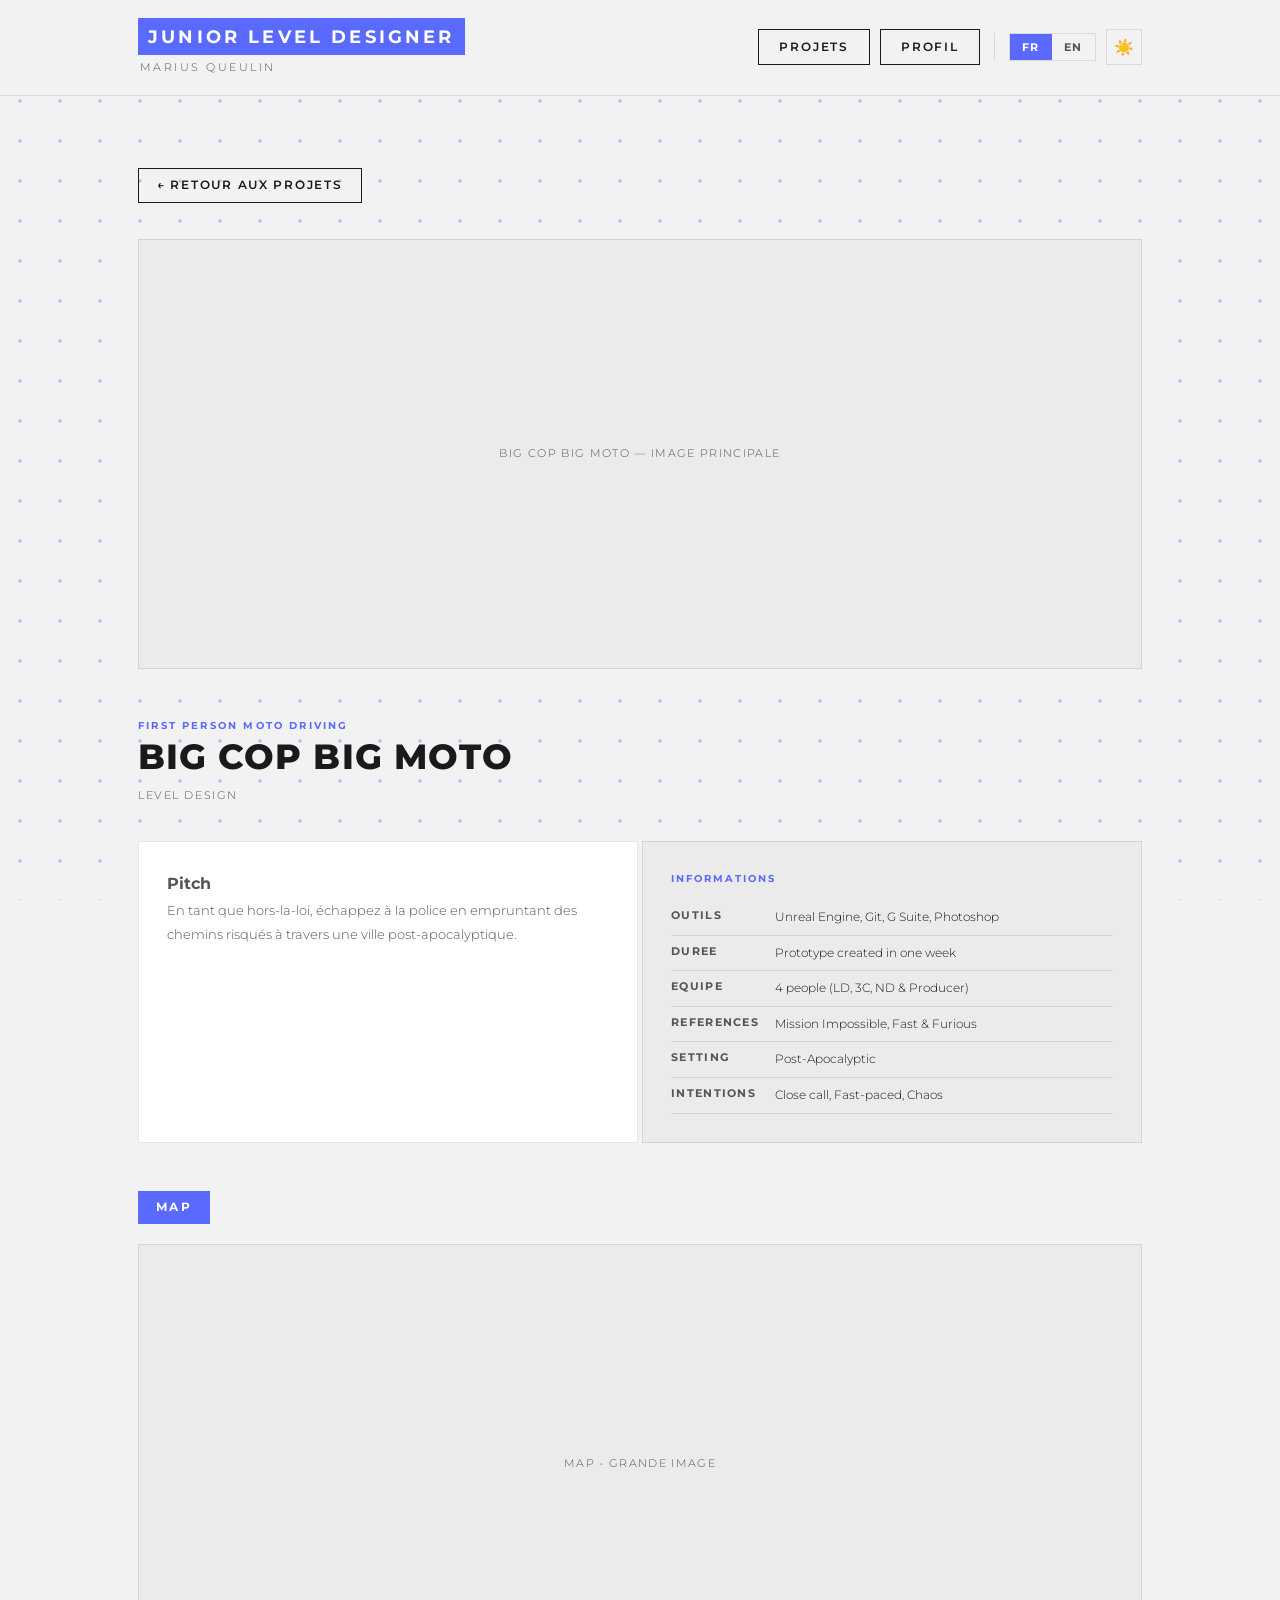
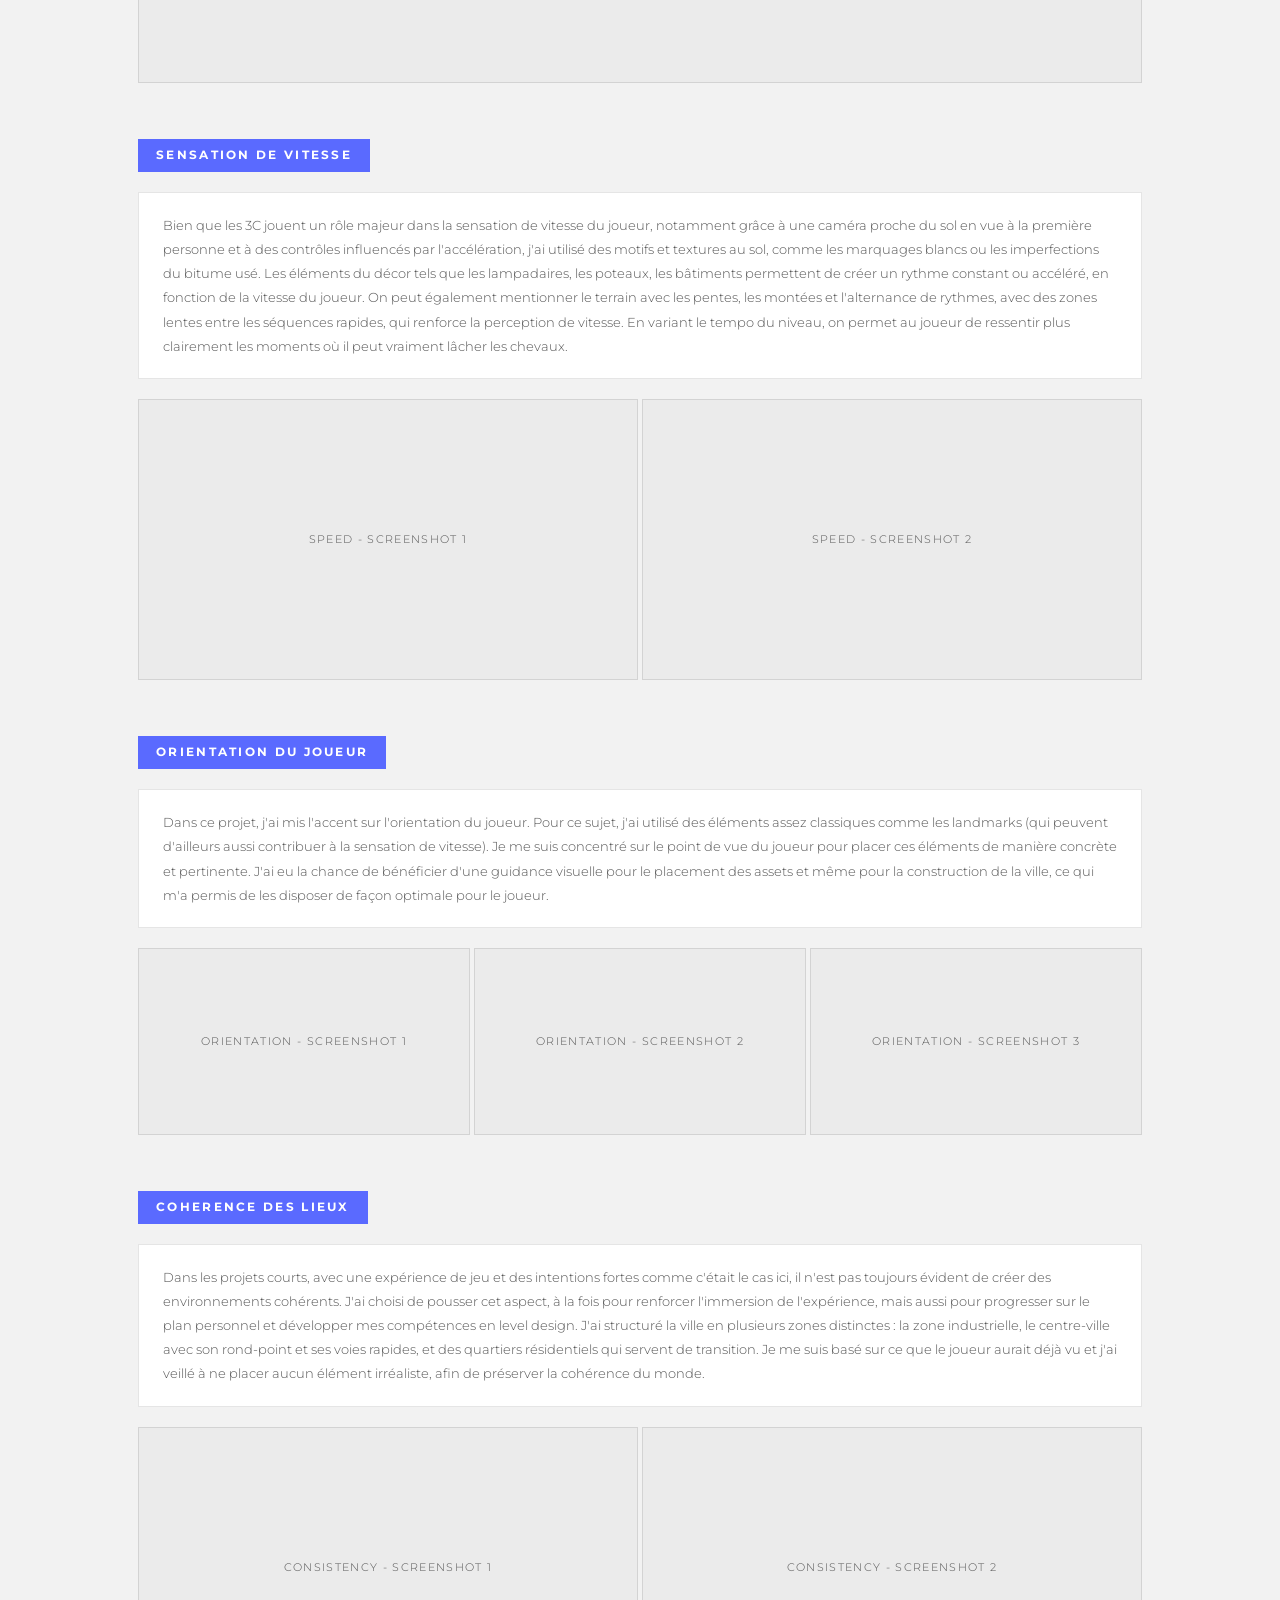
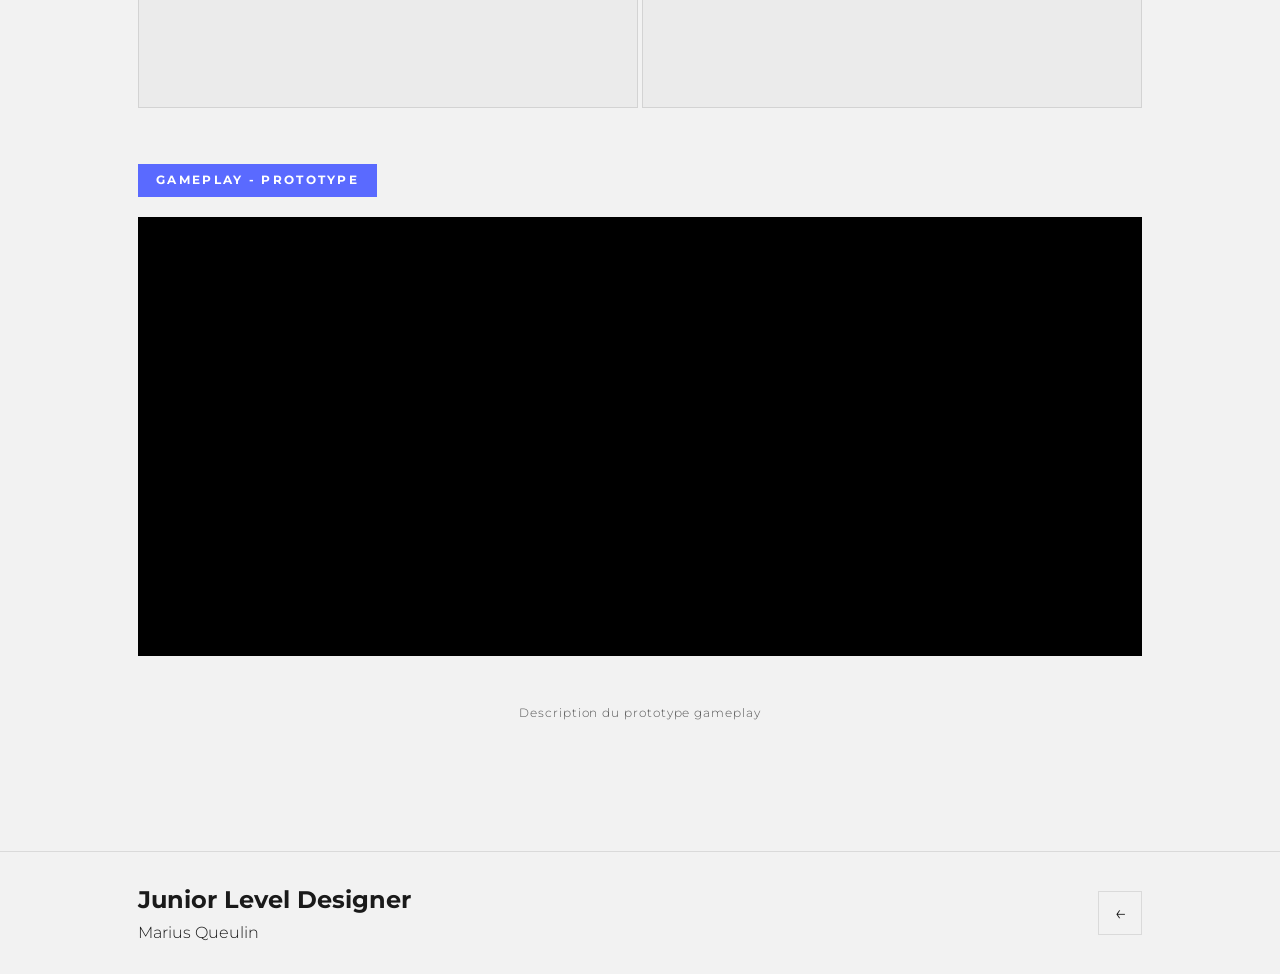
==== big-cop-big-moto.html @ 756f6eb1 "avec sous pages" ====
<!DOCTYPE html>
<html lang="fr" data-theme="dark" data-lang="fr">
<head>
    <meta charset="UTF-8" />
    <meta name="viewport" content="width=device-width, initial-scale=1.0" />
    <title>Big Cop Big Moto - Marius Queulin</title>
    <link rel="preconnect" href="https://fonts.googleapis.com" />
    <link rel="preconnect" href="https://fonts.gstatic.com" crossorigin />
    <link href="https://fonts.googleapis.com/css2?family=Montserrat:ital,wght@0,300;0,400;0,600;0,700;0,800;1,300&display=swap" rel="stylesheet" />
    <link rel="stylesheet" href="css/shared.css" />
    <link rel="stylesheet" href="css/project.css" />
</head>
<body>

<header>
        <div class="header-inner">
            <div class="header-brand">
                <h1>Junior Level Designer</h1>
                <p>Marius Queulin</p>
            </div>
            <nav>
                <a href="index.html#wrap-projets" class="nav-link">
                    <span class="t-fr">Projets</span>
                    <span class="t-en">Projects</span>
                </a>
                <a href="index.html#wrap-profil" class="nav-link">
                    <span class="t-fr">Profil</span>
                    <span class="t-en">Profile</span>
                </a>
                <div class="nav-sep"></div>
                <div class="lang-toggle" role="group" aria-label="Langue / Language">
                    <button id="btn-fr" class="active" aria-pressed="true">FR</button>
                    <button id="btn-en" aria-pressed="false">EN</button>
                </div>
                <button class="theme-toggle" id="themeBtn" aria-label="Changer le thème">
                    <span class="icon-moon">🌙</span>
                    <span class="icon-sun">☀️</span>
                </button>
            </nav>
        </div>
    </header>

    <div class="section-wrap bg-base">
        <div class="section-inner">

            <a href="index.html#wrap-projets" class="proj-back">
                <span class="t-fr">← Retour aux projets</span>
                <span class="t-en">← Back to projects</span>
            </a>

            <div class="proj-img-placeholder ratio-hero">Big Cop Big Moto — Image principale</div>

            <div class="proj-genre">First Person Moto Driving</div>
            <h1 class="proj-title">Big Cop Big Moto</h1>
            <div class="proj-roles">Level Design</div>

            <div class="proj-overview">
                <div class="proj-pitch">
                    <h3 class="proj-info-block__label t-fr">Pitch</h3>
                    <h3 class="proj-info-block__label t-en">Pitch</h3>
                    <p class="t-fr">En tant que hors-la-loi, échappez à la police en empruntant des chemins risqués à travers une ville post-apocalyptique.</p>
                    <p class="t-en">As an outlaw, evade the police by taking risky routes through a post-apocalyptic city.</p>
                </div>
                <div class="proj-info-block">
                    <h3 class="t-fr">Informations</h3>
                    <h3 class="t-en">Details</h3>
                    <dl>
                        <dt class="t-fr">Outils</dt><dt class="t-en">Tools</dt><dd>Unreal Engine, Git, G Suite, Photoshop</dd>
                        <dt class="t-fr">Duree</dt><dt class="t-en">Duration</dt><dd>Prototype created in one week</dd>
                        <dt class="t-fr">Equipe</dt><dt class="t-en">Team</dt><dd>4 people (LD, 3C, ND & Producer)</dd>
                        <dt class="t-fr">References</dt><dt class="t-en">References</dt><dd>Mission Impossible, Fast & Furious</dd>
                        <dt class="t-fr">Setting</dt><dt class="t-en">Setting</dt><dd>Post-Apocalyptic</dd>
                        <dt class="t-fr">Intentions</dt><dt class="t-en">Intentions</dt><dd>Close call, Fast-paced, Chaos</dd>
                    </dl>
                </div>
            </div>

            <div class="proj-section">
                <span class="proj-section-title t-fr">Map</span>
                <span class="proj-section-title t-en">Map</span>
                <div class="proj-img-placeholder ratio-wide">Map - Grande image</div>
            </div>
            <div class="proj-section">
                <span class="proj-section-title t-fr">Sensation de vitesse</span>
                <span class="proj-section-title t-en">Sensation of Speed</span>
                <div class="proj-text">
                    <p class="t-fr">
                        Bien que les 3C jouent un rôle majeur dans la sensation de vitesse du joueur, notamment grâce à une caméra proche du sol en vue à la première personne et à des contrôles influencés par l'accélération, j'ai utilisé des motifs et textures au sol, comme les marquages blancs ou les imperfections du bitume usé. Les éléments du décor tels que les lampadaires, les poteaux, les bâtiments permettent de créer un rythme constant ou accéléré, en fonction de la vitesse du joueur.

                        On peut également mentionner le terrain avec les pentes, les montées et l'alternance de rythmes, avec des zones lentes entre les séquences rapides, qui renforce la perception de vitesse. En variant le tempo du niveau, on permet au joueur de ressentir plus clairement les moments où il peut vraiment lâcher les chevaux.
                    </p>
                    <p class="t-en">
                        Although the 3Cs play a major role in the player's sense of speed — particularly thanks to a low-angle first-person camera and acceleration-influenced controls — level design can also reinforce this impression. I used patterns and textures on the ground, such as white markings or imperfections in worn asphalt. Elements of the scenery such as streetlights, poles, and buildings also contribute. The most important aspect is their rhythm in the landscape: this creates a constant or accelerated flow, depending on the player's speed.

                        We can also mention the terrain with its slopes and inclines and, more generally, the alternating rhythms, with slow areas between fast sequences, which reinforce the perception of speed. By varying the tempo of the level, the player can feel more clearly the moments when he can really "speed up."
                    </p>
                </div>
                <div class="proj-grid-2">
                <div class="proj-img-placeholder ratio-std">Speed - Screenshot 1</div>
                <div class="proj-img-placeholder ratio-std">Speed - Screenshot 2</div>
                </div>
            </div>
            <div class="proj-section">
                <span class="proj-section-title t-fr">Orientation du joueur</span>
                <span class="proj-section-title t-en">Player Orientation</span>
                <div class="proj-text">
                    <p class="t-fr">Dans ce projet, j'ai mis l'accent sur l'orientation du joueur. Pour ce sujet, j'ai utilisé des éléments assez classiques comme les landmarks (qui peuvent d'ailleurs aussi contribuer à la sensation de vitesse). Je me suis concentré sur le point de vue du joueur pour placer ces éléments de manière concrète et pertinente. J'ai eu la chance de bénéficier d'une guidance visuelle pour le placement des assets et même pour la construction de la ville, ce qui m'a permis de les disposer de façon optimale pour le joueur.</p>
                    <p class="t-en">In this project, I focused on player orientation. I used fairly classic elements such as visual references (which can also contribute to the sensation of speed). I focused on the player's point of view to place these elements in a concrete and relevant way. I was fortunate to have complete freedom in placing assets and even in building the city, which allowed me to optimize the space for the player.</p>
                </div>
                <div class="proj-grid-3">
                <div class="proj-img-placeholder ratio-std">Orientation - Screenshot 1</div>
                <div class="proj-img-placeholder ratio-std">Orientation - Screenshot 2</div>
                <div class="proj-img-placeholder ratio-std">Orientation - Screenshot 3</div>
                </div>
            </div>
            <div class="proj-section">
                <span class="proj-section-title t-fr">Coherence des lieux</span>
                <span class="proj-section-title t-en">Consistency of Locations</span>
                <div class="proj-text">
                    <p class="t-fr">Dans les projets courts, avec une expérience de jeu et des intentions fortes comme c'était le cas ici, il n'est pas toujours évident de créer des environnements cohérents. J'ai choisi de pousser cet aspect, à la fois pour renforcer l'immersion de l'expérience, mais aussi pour progresser sur le plan personnel et développer mes compétences en level design.

                        J'ai structuré la ville en plusieurs zones distinctes : la zone industrielle, le centre-ville avec son rond-point et ses voies rapides, et des quartiers résidentiels qui servent de transition. Je me suis basé sur ce que le joueur aurait déjà vu et j'ai veillé à ne placer aucun élément irréaliste, afin de préserver la cohérence du monde.
                    </p>
                    <p class="t-en">In short projects with a strong gaming experience and clear intentions, it is not always easy to create coherent environments. I chose to push this aspect, both to enhance the immersion of the experience and to progress on a personal level and develop my level design skills.

                        I structured the city into several distinct areas: the highway, the dry riverbed, the city center with its roundabout, the heights, the insertion path, and finally the end tunnel. I based my work on what the player would have already seen and made sure not to place any unrealistic elements, in order to preserve the coherence of the world.
                    </p>
                </div>
                <div class="proj-grid-2">
                <div class="proj-img-placeholder ratio-std">Consistency - Screenshot 1</div>
                <div class="proj-img-placeholder ratio-std">Consistency - Screenshot 2</div>
                </div>
            </div>
            <div class="proj-section">
                <span class="proj-section-title t-fr">Gameplay - Prototype</span>
                <span class="proj-section-title t-en">Gameplay - Prototype</span>
                <div class="proj-video-map">
                    <iframe src="https://www.youtube.com/embed/VIDEO_ID?rel=0" allowfullscreen></iframe>
                </div>
                <p class="proj-video-caption t-fr">Description du prototype gameplay</p>
                <p class="proj-video-caption t-en">Gameplay prototype description</p>
            </div>
        </div>
    </div>

<footer>
        <div class="footer-inner">
            <div class="footer-brand">
                <h2>Junior Level Designer</h2>
                <p>Marius Queulin</p>
            </div>
            <a href="index.html#wrap-projets" class="back-top" aria-label="Retour aux projets" title="Retour aux projets">←</a>
        </div>
    </footer>

    <script src="js/shared.js"></script>
</body>
</html>
---- css/shared.css ----
/* ============================================================
   shared.css — Styles communs à toutes les pages
   Variables, reset, header, footer, points, traduction
   ============================================================ */

            /* ╔══════════════════════════════════════════════════════════════╗
           ║  PARAMÈTRES GLOBAUX - MODIFIABLES ICI                      ║
           ╠══════════════════════════════════════════════════════════════╣
           ║  --section-gap : espacement vertical uniforme entre toutes  ║
           ║    les sections. Changez une valeur → tout s'ajuste.        ║
           ╚══════════════════════════════════════════════════════════════╝ */
            :root {
                /* ▼ ESPACEMENT UNIFORME ENTRE SECTIONS (haut + bas de chaque section) ▼ */
                --section-gap: 72px;
                /* ───────────────────────────────────────────────────────────────────── */
            }

            /* ============================================================
           THÈME DARK
           --bg-base : couleur de base (header, projets, footer = impairs)
           --bg-alt  : base + ~10% de blanc (demoreel, profil = pairs)
        ============================================================ */
            :root,
            [data-theme="dark"] {
                --bg-base: #0e0e0e;
                --bg-alt: #252525; /* #0e0e0e + ~10% blanc */
                --surface: #1e1e1e;
                --surface2: #161616;
                --accent: #7b8cff;
                --accent-dim: rgba(123,140,255,0.18);
                --text: #e8e8e8;
                --muted: #888;
                --border: rgba(255,255,255,0.08);
                --grid-color: rgba(123,140,255,0.04);
            }

            /* ============================================================
           THÈME LIGHT
           --bg-base : couleur de base claire
           --bg-alt  : base - ~10% de blanc = légèrement plus sombre
        ============================================================ */
            [data-theme="light"] {
                --bg-base: #f2f2f2;
                --bg-alt: #d8d8d8; /* #f2f2f2 - ~10% blanc */
                --surface: #ffffff;
                --surface2: #ebebeb;
                --accent: #5a6aff;
                --accent-dim: rgba(90,106,255,0.12);
                --text: #1a1a1a;
                --muted: #555;
                --border: rgba(0,0,0,0.10);
                --grid-color: rgba(90,106,255,0.05);
            }

            /* ============================================================
           RESET & BASE
        ============================================================ */
            *, *::before, *::after {
                box-sizing: border-box;
                margin: 0;
                padding: 0;
            }

            html {
                scroll-behavior: smooth;
                scroll-padding-top: 70px;
            }

            body {
                color: var(--text);
                font-family: 'Montserrat', sans-serif;
                font-weight: 300;
                line-height: 1.65;
                transition: color 0.35s ease;
                background-color: var(--bg-base); /* fallback */
                position: relative;
            }


        

            /* ============================================================
           COULEURS ALTERNÉES DES SECTIONS
           Section impaire (1, 3, 5…) → bg-base
           Section paire   (2, 4)     → bg-alt
           Ordre : header(base) | demoreel(alt) | projets(base) | profil(alt) | footer(base)
        ============================================================ */

            /* Wrapper pleine largeur pour chaque section = permet bg qui déborde */
        .section-wrap {
            z-index: 0;
            position: relative;
            width: 100%;
            transition: background-color 0.35s ease;
            /* Motif crosshair (croix : barre verticale plus haute que l'horizontale)
                   dessiné en SVG inline encodé, répété en petit nuage de points.
*/
            background-image: url("data:image/svg+xml,%3Csvg%20xmlns%3D%27http%3A%2F%2Fwww.w3.org%2F2000%2Fsvg%27%20viewBox%3D%270%200%2040%2040%27%20width%3D%2780%27%20height%3D%2780%27%3E%3Ccircle%20cx%3D%2720%27%20cy%3D%2720%27%20r%3D%271.8%27%20fill%3D%27rgba(123%2C140%2C255%2C0.2)%27%2F%3E%3C%2Fsvg%3E");
            background-size: 40px 40px;
            background-attachment: fixed;
            background-attachment: fixed;
        }

            /* Thème light : crosshair plus sombre */
        [data-theme="light"] .section-wrap {
            background-image: url("data:image/svg+xml,%3Csvg%20xmlns%3D%27http%3A%2F%2Fwww.w3.org%2F2000%2Fsvg%27%20viewBox%3D%270%200%2040%2040%27%20width%3D%2780%27%20height%3D%2780%27%3E%3Ccircle%20cx%3D%2720%27%20cy%3D%2720%27%20r%3D%271.8%27%20fill%3D%27rgba(90%2C106%2C255%2C0.4)%27%2F%3E%3C%2Fsvg%3E");
        }
                /* Sections impaires : couleur de base */
                .section-wrap.bg-base {
                    background-color: var(--bg-base);
                }
                /* Sections paires : couleur alternative (+10% blanc / -10% blanc) */
                .section-wrap.bg-alt {
                    background-color: var(--bg-alt);
                }

            /* Contenu centré dans la largeur max */
        .section-inner {
            z-index: 2;
            position: relative;
            max-width: 1100px;
            margin: 0 auto;
            padding: var(--section-gap) 48px;
        }

            /* ============================================================
           HEADER
        ============================================================ */
            header {
                position: sticky;
                top: 0;
                z-index: 100;
                width: 100%;
                backdrop-filter: blur(12px);
                border-bottom: 1px solid var(--border);
                transition: background-color 0.35s ease, border-color 0.35s ease;
                /* bg-base avec opacité pour le sticky blur */
                background-color: rgba(14,14,14,0.95);
            }

            [data-theme="light"] header {
                background-color: rgba(242,242,242,0.95);
            }
            [data-theme="light"] footer {
                background-color: rgba(242,242,242,0.95);
            }
            

            .header-inner {
                max-width: 1100px;
                margin: 0 auto;
                padding: 18px 48px;
                display: flex;
                align-items: center;
                justify-content: space-between;
            }

            .header-brand h1 {
                font-family: 'Montserrat', sans-serif;
                font-weight: 700;
                font-size: 1.1rem;
                letter-spacing: 0.18em;
                text-transform: uppercase;
                background: var(--accent);
                color: #fff;
                padding: 4px 10px;
                display: inline-block;
            }

            .header-brand p {
                font-family: 'Montserrat', sans-serif;
                font-size: 0.7rem;
                letter-spacing: 0.22em;
                color: var(--muted);
                text-transform: uppercase;
                margin-top: 3px;
                padding-left: 2px;
            }

            nav {
                display: flex;
                gap: 10px;
                align-items: center;
            }

                nav a.nav-link {
                    font-family: 'Montserrat', sans-serif;
                    font-weight: 600;
                    font-size: 0.75rem;
                    letter-spacing: 0.15em;
                    text-transform: uppercase;
                    color: var(--text);
                    text-decoration: none;
                    border: 1px solid var(--text);
                    padding: 7px 20px;
                    transition: background 0.3s, color 0.3s, border-color 0.3s;
                }

                    nav a.nav-link:hover {
                        background: var(--text);
                        color: var(--bg-base);
                    }

            .nav-sep {
                width: 1px;
                height: 28px;
                background: var(--border);
                margin: 0 4px;
            }

            /* FR / EN toggle */
            .lang-toggle {
                display: flex;
                border: 1px solid var(--border);
                overflow: hidden;
            }

                .lang-toggle button {
                    font-family: 'Montserrat', sans-serif;
                    font-weight: 700;
                    font-size: 0.68rem;
                    letter-spacing: 0.14em;
                    text-transform: uppercase;
                    padding: 6px 12px;
                    background: none;
                    border: none;
                    color: var(--muted);
                    cursor: pointer;
                    transition: background 0.25s, color 0.25s;
                }

                    .lang-toggle button.active {
                        background: var(--accent);
                        color: #fff;
                    }

                    .lang-toggle button:not(.active):hover {
                        background: var(--accent-dim);
                        color: var(--text);
                    }

            /* Dark / Light toggle */
            .theme-toggle {
                width: 36px;
                height: 36px;
                border: 1px solid var(--border);
                background: none;
                color: var(--text);
                cursor: pointer;
                display: flex;
                align-items: center;
                justify-content: center;
                font-size: 1rem;
                transition: border-color 0.3s, background 0.3s;
                flex-shrink: 0;
            }

                .theme-toggle:hover {
                    border-color: var(--accent);
                    background: var(--accent-dim);
                }

            .icon-moon {
                display: block;
            }

            .icon-sun {
                display: none;
            }

            [data-theme="light"] .icon-moon {
                display: none;
            }

            [data-theme="light"] .icon-sun {
                display: block;
            }

            /* ============================================================
           TRADUCTION FR / EN
        ============================================================ */
            [data-lang="fr"] .t-en {
                display: none;
            }

            [data-lang="en"] .t-fr {
                display: none;
            }

            /* ============================================================
           TITRES DE SECTION (bandeau accent)
        ============================================================ */
            .section-title {
                display: block;
                font-family: 'Montserrat', sans-serif;
                font-weight: 700;
                font-size: 0.9rem;
                letter-spacing: 0.2em;
                text-transform: uppercase;
                color: #fff;
                background: var(--accent);
                padding: 8px 28px;
                text-align: center;
                margin: 0 auto calc(var(--section-gap) * 0.6);
                width: fit-content;
            }

/* ============================================================
           FOOTER
        ============================================================ */
            footer {
                width: 100%;
                position: relative;
                z-index: 100;
                border-top: 1px solid var(--border);
                background-color: rgba(14,14,14,0.95);
                backdrop-filter: blur(12px);
                -webkit-backdrop-filter: blur(12px);
                transition: background-color 0.35s ease, border-color 0.35s ease;
            }

        .footer-inner {
            z-index: 2;
            max-width: 1100px;
            margin: 0 auto;
            padding: 28px 48px;
            display: flex;
            align-items: center;
            justify-content: space-between;
        }

        /* .footer-brand h2 {
            <h2>Junior Level Designer</h2>
<p>Marius Queulin</p>
                font-family: 'Montserrat', sans-serif;
                font-weight: 700;
                font-size: 0.9rem;
                letter-spacing: 0.2em;
                text-transform: uppercase;
                background: var(--accent);
                color: #fff;
                padding: 4px 10px;
                display: inline-block;
            }

            .footer-brand p {
                font-family: 'Montserrat', sans-serif;
                font-size: 0.68rem;
                letter-spacing: 0.2em;
                color: var(--muted);
                margin-top: 3px;
                padding-left: 2px;
            }*/

            .back-top {
                width: 44px;
                height: 44px;
                border: 1px solid var(--border);
                display: flex;
                align-items: center;
                justify-content: center;
                color: var(--text);
                text-decoration: none;
                font-size: 1.3rem;
                transition: border-color 0.3s, background 0.3s;
            }

                .back-top:hover {
                    border-color: var(--accent);
                    background: var(--accent-dim);
                }

            /* ============================================================
           MODALE PDF
        ============================================================ */
            .modal-overlay {
                display: none;
                position: fixed;
                inset: 0;
                background: rgba(0,0,0,0.9);
                z-index: 500;
                align-items: center;
                justify-content: center;
                flex-direction: column;
            }

                .modal-overlay.active {
                    display: flex;
                }

            .modal-box {
                background: var(--surface);
                border: 1px solid var(--border);
                width: min(90vw, 820px);
                max-height: 90vh;
                display: flex;
                flex-direction: column;
            }

            .modal-header {
                display: flex;
                justify-content: space-between;
                align-items: center;
                padding: 12px 20px;
                border-bottom: 1px solid var(--border);
            }

                .modal-header span {
                    font-family: 'Montserrat', sans-serif;
                    font-size: 0.78rem;
                    letter-spacing: 0.12em;
                    text-transform: uppercase;
                    color: var(--muted);
                }

            .modal-close {
                background: none;
                border: none;
                color: var(--text);
                font-size: 1.4rem;
                cursor: pointer;
                line-height: 1;
            }

            .modal-body {
                flex: 1;
                overflow: hidden;
            }

                .modal-body iframe {
                    width: 100%;
                    height: 75vh;
                    border: none;
                }

            .modal-footer {
                padding: 12px 20px;
                border-top: 1px solid var(--border);
                display: flex;
                justify-content: flex-end;
                gap: 10px;
            }

            .btn {
                font-family: 'Montserrat', sans-serif;
                font-size: 0.72rem;
                letter-spacing: 0.12em;
                text-transform: uppercase;
                padding: 8px 20px;
                cursor: pointer;
                border: 1px solid var(--text);
                background: none;
                color: var(--text);
                text-decoration: none;
                transition: background 0.3s, color 0.3s;
            }

                .btn:hover {
                    background: var(--text);
                    color: var(--bg-base);
                }

            .btn-accent {
                background: var(--accent);
                border-color: var(--accent);
                color: #fff;
            }

                .btn-accent:hover {
                    background: #9aaaff;
                    border-color: #9aaaff;
                    color: #fff;
                }

/* ============================================================
   RESPONSIVE — COMMUN (header, footer, section-inner)
   ============================================================ */
@media (max-width: 700px) {

                :root {
                    --section-gap: 40px;
                }

                .header-inner {
                    padding: 12px 16px;
                    flex-direction: column;
                    align-items: center;
                    gap: 10px;
                }

                nav {
                    width: 100%;
                    flex-wrap: wrap;
                    gap: 6px;
                }

                    nav a.nav-link {
                        padding: 6px 12px;
                        font-size: 0.68rem;
                    }

                .nav-sep {
                    display: none;
                }

                .section-inner {
                    padding: var(--section-gap) 16px;
                }
}

/* ── Tablette (701–900px) ── */
            @media (min-width: 701px) and (max-width: 900px) {
                .section-inner {
                    padding: calc(var(--section-gap) * 0.8) 28px;
                }

/* ── Mobile : croix 40px ─────────────── */
            @media (max-width: 700px) {
                .section-wrap {
                background-size: 40px 40px!important;
                }
---- css/project.css ----
/* ─────────────────────────────────────────────────
   PAGE PROJET — styles communs
───────────────────────────────────────────────── */
.proj-back {
    display: inline-block;
    font-family: 'Montserrat', sans-serif;
    font-weight: 600; font-size: 0.72rem;
    letter-spacing: 0.15em; text-transform: uppercase;
    color: var(--text); text-decoration: none;
    border: 1px solid var(--text); padding: 7px 18px;
    margin-bottom: 36px;
    transition: background 0.3s, color 0.3s;
}
.proj-back:hover { background: var(--text); color: var(--bg-base); }

/* Hero : grande image ou vidéo en 21:9 */
.proj-hero {
    width: 100%; aspect-ratio: 21/9;
    object-fit: cover; display: block;
    border: 1px solid var(--border);
    filter: brightness(0.85);
    margin-bottom: 32px;
}
.proj-hero-video {
    width: 100%; aspect-ratio: 21/9;
    border: 1px solid var(--border);
    display: block; margin-bottom: 32px;
    background: #000;
}
.proj-hero-video iframe {
    width: 100%; height: 100%; border: none; display: block;
}

/* Genre / Keywords */
.proj-genre {
    font-size: 0.62rem; font-weight: 700;
    letter-spacing: 0.22em; text-transform: uppercase;
    color: var(--accent); margin-bottom: 6px;
}

/* Title */
.proj-title {
    font-size: 2.2rem; font-weight: 800;
    letter-spacing: 0.03em; text-transform: uppercase;
    line-height: 1.05; margin-bottom: 10px;
    color: var(--text);
}

/* Roles */
.proj-roles {
    font-size: 0.7rem; letter-spacing: 0.14em;
    color: var(--muted); text-transform: uppercase;
    margin-bottom: 36px;
}

/* 2-col pitch + info */
.proj-overview {
    display: grid; grid-template-columns: 1fr 1fr;
    gap: 4px; margin-bottom: 48px;
}
.proj-pitch {
    background: var(--surface); border: 1px solid var(--border);
    padding: 28px; font-size: 0.84rem; line-height: 1.8; color: var(--muted);
}
.proj-pitch p + p { margin-top: 14px; }
.proj-info-block {
    background: var(--surface2); border: 1px solid var(--border);
    padding: 28px;
}
.proj-info-block h3 {
    font-size: 0.62rem; font-weight: 700; letter-spacing: 0.2em;
    text-transform: uppercase; color: var(--accent); margin-bottom: 14px;
}
.proj-info-block dl { display: grid; grid-template-columns: auto 1fr; gap: 0; }
.proj-info-block dt {
    font-size: 0.68rem; font-weight: 700; letter-spacing: 0.12em;
    text-transform: uppercase; color: var(--muted);
    padding: 7px 16px 7px 0; border-bottom: 1px solid var(--border);
    white-space: nowrap;
}
.proj-info-block dd {
    font-size: 0.78rem; color: var(--text);
    padding: 7px 0; border-bottom: 1px solid var(--border);
}

/* Grande image (map / plein largeur) */
.proj-big-img {
    width: 100%; aspect-ratio: 16/7;
    object-fit: cover; display: block;
    border: 1px solid var(--border);
    filter: brightness(0.85);
    margin-bottom: 48px;
}
.proj-img-placeholder {
    width: 100%; background: var(--surface2);
    border: 1px solid var(--border);
    display: flex; align-items: center; justify-content: center;
    color: var(--muted); font-size: 0.7rem;
    letter-spacing: 0.12em; text-transform: uppercase;
    margin-bottom: 48px;
}
.proj-img-placeholder.ratio-wide    { aspect-ratio: 16/7; }
.proj-img-placeholder.ratio-hero    { aspect-ratio: 21/9; }
.proj-img-placeholder.ratio-video   { aspect-ratio: 21/9; }
.proj-img-placeholder.ratio-square  { aspect-ratio: 1/1;  }
.proj-img-placeholder.ratio-std     { aspect-ratio: 16/9; }

/* Section contenu (sensation of speed, etc.) */
.proj-section { margin-bottom: 56px; }
.proj-section-title {
    font-size: 0.72rem; font-weight: 700; letter-spacing: 0.2em;
    text-transform: uppercase; color: #fff;
    background: var(--accent); padding: 7px 18px;
    display: inline-block; margin-bottom: 20px;
}
.proj-section-sub {
    font-size: 0.78rem; font-weight: 700; letter-spacing: 0.12em;
    text-transform: uppercase; color: var(--text);
    margin: 20px 0 8px;
}
.proj-text {
    font-size: 0.84rem; line-height: 1.8; color: var(--muted);
    background: var(--surface); border: 1px solid var(--border);
    padding: 20px 24px; margin-bottom: 20px;
}
.proj-text p + p { margin-top: 12px; }

/* Grilles d'images */
.proj-grid-2 { display: grid; grid-template-columns: 1fr 1fr; gap: 4px; margin-bottom: 20px; }
.proj-grid-3 { display: grid; grid-template-columns: 1fr 1fr 1fr; gap: 4px; margin-bottom: 20px; }
.proj-grid-4 { display: grid; grid-template-columns: 1fr 1fr 1fr 1fr; gap: 4px; margin-bottom: 20px; }
.proj-grid-2 img, .proj-grid-3 img, .proj-grid-4 img {
    width: 100%; aspect-ratio: 16/9; object-fit: cover;
    display: block; border: 1px solid var(--border);
    filter: brightness(0.85); transition: filter 0.3s;
}
.proj-grid-2 img:hover, .proj-grid-3 img:hover, .proj-grid-4 img:hover { filter: brightness(1); }

/* Placeholder dans les grilles */
.proj-grid-2 .proj-img-placeholder,
.proj-grid-3 .proj-img-placeholder,
.proj-grid-4 .proj-img-placeholder { margin-bottom: 0; }

/* Vidéo large (gameplay) */
.proj-video-wide {
    width: 100%; aspect-ratio: 16/9; margin-bottom: 12px;
    border: 1px solid var(--border); background: #000;
}
.proj-video-wide iframe { width: 100%; height: 100%; border: none; display: block; }
.proj-video-caption {
    font-size: 0.72rem; color: var(--muted);
    letter-spacing: 0.08em; text-align: center; margin-bottom: 36px;
}

/* Numérotés challenges */
.proj-challenge-num {
    font-size: 0.62rem; font-weight: 800; letter-spacing: 0.2em;
    text-transform: uppercase; color: var(--accent);
    margin-bottom: 4px; margin-top: 24px;
}

/* Synopsis / retrospective block */
.proj-block {
    background: var(--surface); border: 1px solid var(--border);
    padding: 28px; margin-bottom: 48px;
    font-size: 0.84rem; line-height: 1.8; color: var(--muted);
}

@media (max-width: 700px) {
    .proj-overview    { grid-template-columns: 1fr; }
    .proj-grid-2, .proj-grid-3, .proj-grid-4 { grid-template-columns: 1fr 1fr; }
    .proj-title       { font-size: 1.5rem; }
    .proj-hero, .proj-hero-video { aspect-ratio: 16/9; }
    .proj-big-img, .proj-img-placeholder.ratio-wide { aspect-ratio: 16/9; }
}
@media (max-width: 480px) {
    .proj-grid-3, .proj-grid-4 { grid-template-columns: 1fr 1fr; }
}

    
/* ── Composants communs supplémentaires ────────────────────────────────────── */

/* Grande vidéo (même ratio que .proj-img-placeholder.ratio-wide = 16/7) */
.proj-video-map {
    width: 100%; aspect-ratio: 16/7;
    border: 1px solid var(--border); background: #000;
    margin-bottom: 48px;
}
.proj-video-map iframe { width: 100%; height: 100%; border: none; display: block; }

/* Grille 2×2 (4 images en carré) */
.proj-grid-2x2 {
    display: grid;
    grid-template-columns: 1fr 1fr;
    grid-template-rows: 1fr 1fr;
    gap: 4px;
    margin-bottom: 20px;
}
.proj-grid-2x2 .proj-img-placeholder { margin-bottom: 0; }

/* Grosse zone de texte structurée avec sous-titres internes */
.proj-textblock {
    background: var(--surface);
    border: 1px solid var(--border);
    padding: 28px 32px;
    margin-bottom: 20px;
}
.proj-textblock-sub {
    font-size: 0.65rem; font-weight: 800;
    letter-spacing: 0.2em; text-transform: uppercase;
    color: var(--accent);
    margin-top: 24px; margin-bottom: 8px;
}
.proj-textblock-sub:first-child { margin-top: 0; }
.proj-textblock p {
    font-size: 0.84rem; line-height: 1.8;
    color: var(--muted); margin-bottom: 0;
}
.proj-textblock p + p { margin-top: 10px; }

/* Rétrospective (bloc partagé, fond légèrement distinct) */
.proj-retro {
    background: var(--surface);
    border: 1px solid var(--border);
    border-left: 3px solid var(--accent);
    padding: 28px 32px;
    margin-bottom: 48px;
    font-size: 0.84rem; line-height: 1.8; color: var(--muted);
}
.proj-retro p + p { margin-top: 12px; }

@media (max-width: 700px) {
    .proj-grid-2x2 { grid-template-columns: 1fr 1fr; }
    .proj-video-map { aspect-ratio: 16/9; }
}
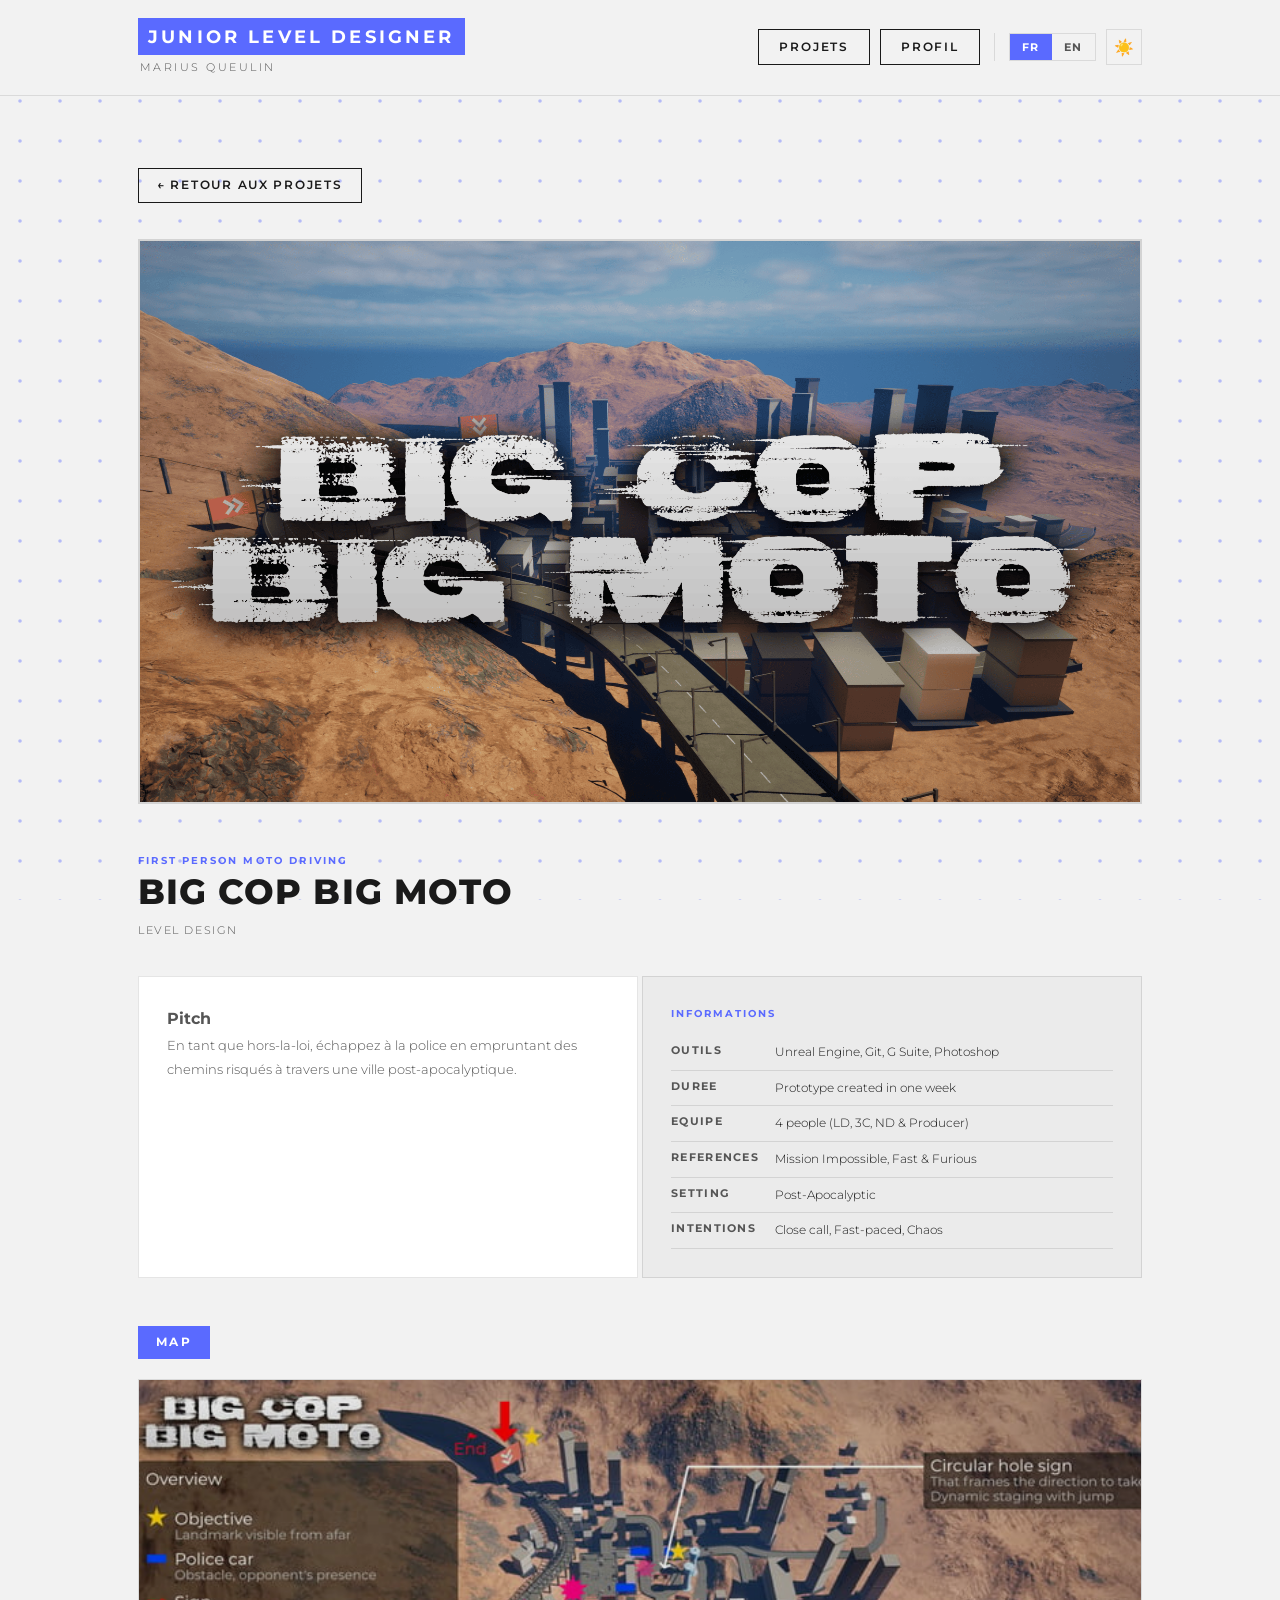
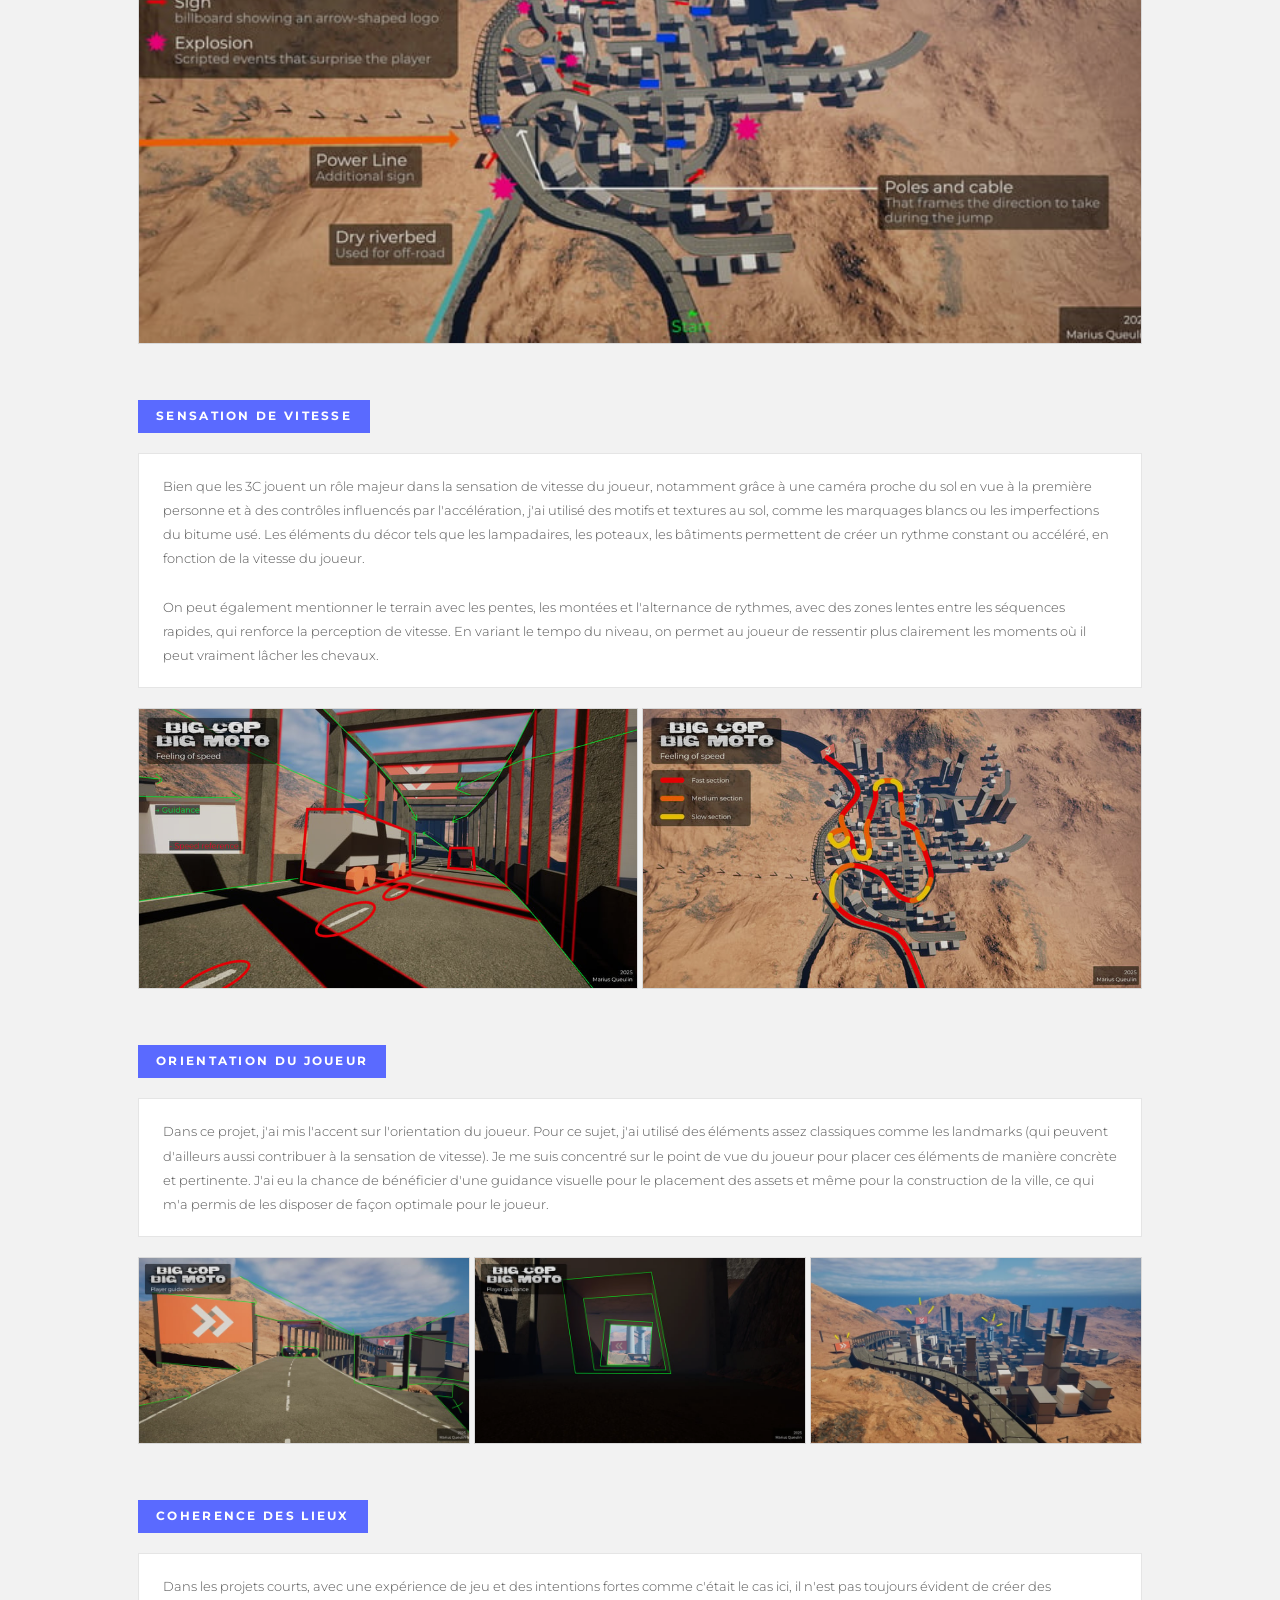
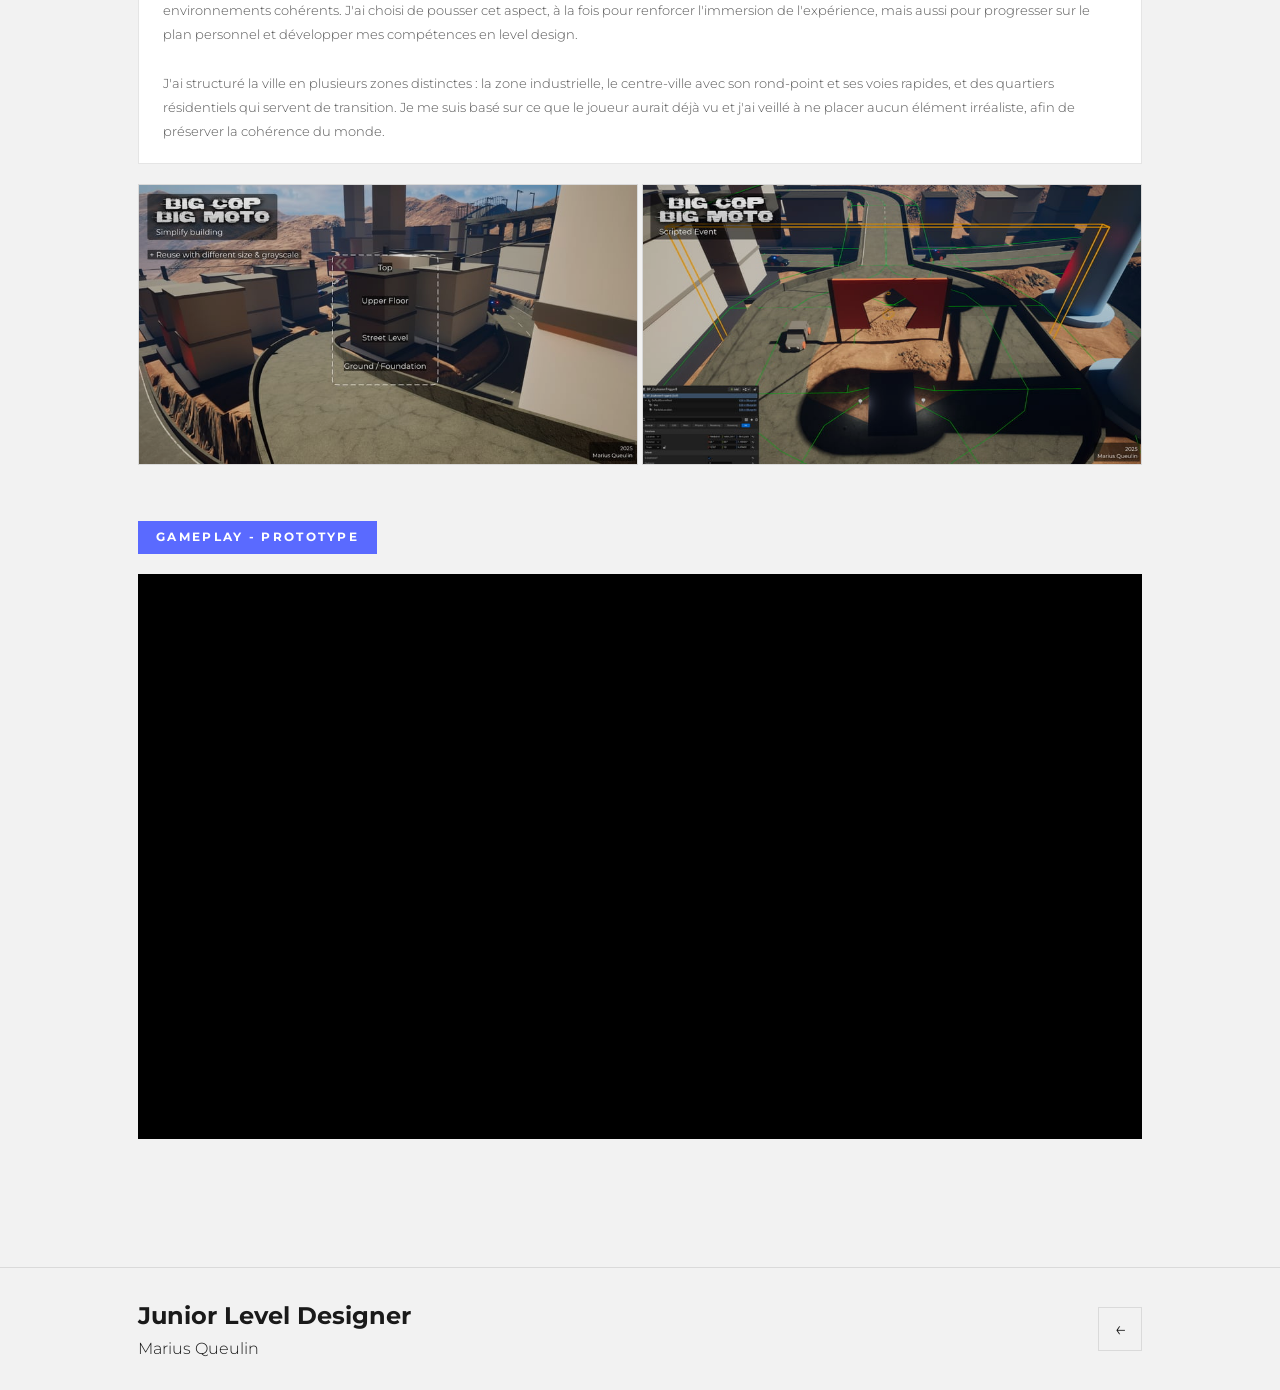
==== commit 071469bf: "v2" ====
--- a/big-cop-big-moto.html
+++ b/big-cop-big-moto.html
@@ -47,9 +47,9 @@
                 <span class="t-fr">← Retour aux projets</span>
                 <span class="t-en">← Back to projects</span>
             </a>
-
-            <div class="proj-img-placeholder ratio-hero">Big Cop Big Moto — Image principale</div>
-
+            <div class="proj-img-placeholder ratio-hero">
+                <img src="images/bcbm.png" alt="Big Cop Big Moto - Image principale" class="proj-page-img ratio-hero" />
+            </div>
             <div class="proj-genre">First Person Moto Driving</div>
             <h1 class="proj-title">Big Cop Big Moto</h1>
             <div class="proj-roles">Level Design</div>
@@ -65,12 +65,24 @@
                     <h3 class="t-fr">Informations</h3>
                     <h3 class="t-en">Details</h3>
                     <dl>
-                        <dt class="t-fr">Outils</dt><dt class="t-en">Tools</dt><dd>Unreal Engine, Git, G Suite, Photoshop</dd>
-                        <dt class="t-fr">Duree</dt><dt class="t-en">Duration</dt><dd>Prototype created in one week</dd>
-                        <dt class="t-fr">Equipe</dt><dt class="t-en">Team</dt><dd>4 people (LD, 3C, ND & Producer)</dd>
-                        <dt class="t-fr">References</dt><dt class="t-en">References</dt><dd>Mission Impossible, Fast & Furious</dd>
-                        <dt class="t-fr">Setting</dt><dt class="t-en">Setting</dt><dd>Post-Apocalyptic</dd>
-                        <dt class="t-fr">Intentions</dt><dt class="t-en">Intentions</dt><dd>Close call, Fast-paced, Chaos</dd>
+                        <dt class="t-fr">Outils</dt>
+                        <dt class="t-en">Tools</dt>
+                        <dd>Unreal Engine, Git, G Suite, Photoshop</dd>
+                        <dt class="t-fr">Duree</dt>
+                        <dt class="t-en">Duration</dt>
+                        <dd>Prototype created in one week</dd>
+                        <dt class="t-fr">Equipe</dt>
+                        <dt class="t-en">Team</dt>
+                        <dd>4 people (LD, 3C, ND & Producer)</dd>
+                        <dt class="t-fr">References</dt>
+                        <dt class="t-en">References</dt>
+                        <dd>Mission Impossible, Fast & Furious</dd>
+                        <dt class="t-fr">Setting</dt>
+                        <dt class="t-en">Setting</dt>
+                        <dd>Post-Apocalyptic</dd>
+                        <dt class="t-fr">Intentions</dt>
+                        <dt class="t-en">Intentions</dt>
+                        <dd>Close call, Fast-paced, Chaos</dd>
                     </dl>
                 </div>
             </div>
@@ -78,7 +90,7 @@
             <div class="proj-section">
                 <span class="proj-section-title t-fr">Map</span>
                 <span class="proj-section-title t-en">Map</span>
-                <div class="proj-img-placeholder ratio-wide">Map - Grande image</div>
+                <img src="images/BCBM/bcbm_map.jpg" alt="Map - Big Cop Big Moto" class="proj-page-img ratio-wide" />
             </div>
             <div class="proj-section">
                 <span class="proj-section-title t-fr">Sensation de vitesse</span>
@@ -87,17 +99,17 @@
                     <p class="t-fr">
                         Bien que les 3C jouent un rôle majeur dans la sensation de vitesse du joueur, notamment grâce à une caméra proche du sol en vue à la première personne et à des contrôles influencés par l'accélération, j'ai utilisé des motifs et textures au sol, comme les marquages blancs ou les imperfections du bitume usé. Les éléments du décor tels que les lampadaires, les poteaux, les bâtiments permettent de créer un rythme constant ou accéléré, en fonction de la vitesse du joueur.
 
-                        On peut également mentionner le terrain avec les pentes, les montées et l'alternance de rythmes, avec des zones lentes entre les séquences rapides, qui renforce la perception de vitesse. En variant le tempo du niveau, on permet au joueur de ressentir plus clairement les moments où il peut vraiment lâcher les chevaux.
+                        <br /><br />On peut également mentionner le terrain avec les pentes, les montées et l'alternance de rythmes, avec des zones lentes entre les séquences rapides, qui renforce la perception de vitesse. En variant le tempo du niveau, on permet au joueur de ressentir plus clairement les moments où il peut vraiment lâcher les chevaux.
                     </p>
                     <p class="t-en">
                         Although the 3Cs play a major role in the player's sense of speed — particularly thanks to a low-angle first-person camera and acceleration-influenced controls — level design can also reinforce this impression. I used patterns and textures on the ground, such as white markings or imperfections in worn asphalt. Elements of the scenery such as streetlights, poles, and buildings also contribute. The most important aspect is their rhythm in the landscape: this creates a constant or accelerated flow, depending on the player's speed.
 
-                        We can also mention the terrain with its slopes and inclines and, more generally, the alternating rhythms, with slow areas between fast sequences, which reinforce the perception of speed. By varying the tempo of the level, the player can feel more clearly the moments when he can really "speed up."
+                        <br /><br />We can also mention the terrain with its slopes and inclines and, more generally, the alternating rhythms, with slow areas between fast sequences, which reinforce the perception of speed. By varying the tempo of the level, the player can feel more clearly the moments when he can really "speed up."
                     </p>
                 </div>
                 <div class="proj-grid-2">
-                <div class="proj-img-placeholder ratio-std">Speed - Screenshot 1</div>
-                <div class="proj-img-placeholder ratio-std">Speed - Screenshot 2</div>
+                    <img src="images/BCBM/bcbm_speed.jpg" alt="Speed - BCBM - Screenshot 1" class="proj-page-img ratio-std" />
+                    <img src="images/BCBM/bcbm_mapspeed.jpg" alt="Speed - BCBM - Screenshot 2" class="proj-page-img ratio-std" />
                 </div>
             </div>
             <div class="proj-section">
@@ -108,51 +120,101 @@
                     <p class="t-en">In this project, I focused on player orientation. I used fairly classic elements such as visual references (which can also contribute to the sensation of speed). I focused on the player's point of view to place these elements in a concrete and relevant way. I was fortunate to have complete freedom in placing assets and even in building the city, which allowed me to optimize the space for the player.</p>
                 </div>
                 <div class="proj-grid-3">
-                <div class="proj-img-placeholder ratio-std">Orientation - Screenshot 1</div>
-                <div class="proj-img-placeholder ratio-std">Orientation - Screenshot 2</div>
-                <div class="proj-img-placeholder ratio-std">Orientation - Screenshot 3</div>
+                    <img src="images/BCBM/bcbm_guidance.jpg" alt="Orientation - BCBM - Screenshot 1" class="proj-page-img ratio-std" />
+                    <img src="images/BCBM/bcbm_guidance2.jpg" alt="Orientation - BCBM - Screenshot 2" class="proj-page-img ratio-std" />
+                    <img src="images/BCBM/bcbm_landmarks.jpg" alt="Orientation - BCBM - Screenshot 3" class="proj-page-img ratio-std" />
                 </div>
             </div>
             <div class="proj-section">
                 <span class="proj-section-title t-fr">Coherence des lieux</span>
                 <span class="proj-section-title t-en">Consistency of Locations</span>
                 <div class="proj-text">
-                    <p class="t-fr">Dans les projets courts, avec une expérience de jeu et des intentions fortes comme c'était le cas ici, il n'est pas toujours évident de créer des environnements cohérents. J'ai choisi de pousser cet aspect, à la fois pour renforcer l'immersion de l'expérience, mais aussi pour progresser sur le plan personnel et développer mes compétences en level design.
-
-                        J'ai structuré la ville en plusieurs zones distinctes : la zone industrielle, le centre-ville avec son rond-point et ses voies rapides, et des quartiers résidentiels qui servent de transition. Je me suis basé sur ce que le joueur aurait déjà vu et j'ai veillé à ne placer aucun élément irréaliste, afin de préserver la cohérence du monde.
-                    </p>
-                    <p class="t-en">In short projects with a strong gaming experience and clear intentions, it is not always easy to create coherent environments. I chose to push this aspect, both to enhance the immersion of the experience and to progress on a personal level and develop my level design skills.
-
-                        I structured the city into several distinct areas: the highway, the dry riverbed, the city center with its roundabout, the heights, the insertion path, and finally the end tunnel. I based my work on what the player would have already seen and made sure not to place any unrealistic elements, in order to preserve the coherence of the world.
+                    <p class="t-fr">
+                        Dans les projets courts, avec une expérience de jeu et des intentions fortes comme c'était le cas ici, il n'est pas toujours évident de créer des environnements cohérents. J'ai choisi de pousser cet aspect, à la fois pour renforcer l'immersion de l'expérience, mais aussi pour progresser sur le plan personnel et développer mes compétences en level design.
+
+                        <br /><br />J'ai structuré la ville en plusieurs zones distinctes : la zone industrielle, le centre-ville avec son rond-point et ses voies rapides, et des quartiers résidentiels qui servent de transition. Je me suis basé sur ce que le joueur aurait déjà vu et j'ai veillé à ne placer aucun élément irréaliste, afin de préserver la cohérence du monde.
+                    </p>
+                    <p class="t-en">
+                        In short projects with a strong gaming experience and clear intentions, it is not always easy to create coherent environments. I chose to push this aspect, both to enhance the immersion of the experience and to progress on a personal level and develop my level design skills.
+
+                        <br /><br />I structured the city into several distinct areas: the highway, the dry riverbed, the city center with its roundabout, the heights, the insertion path, and finally the end tunnel. I based my work on what the player would have already seen and made sure not to place any unrealistic elements, in order to preserve the coherence of the world.
                     </p>
                 </div>
                 <div class="proj-grid-2">
-                <div class="proj-img-placeholder ratio-std">Consistency - Screenshot 1</div>
-                <div class="proj-img-placeholder ratio-std">Consistency - Screenshot 2</div>
+                    <img src="images/BCBM/bcbm_building.jpg" alt="Consistency - BCBM - Screenshot 1" class="proj-page-img ratio-std" />
+                    <img src="images/BCBM/bcbm_scripted.jpg" alt="Consistency - BCBM - Screenshot 2" class="proj-page-img ratio-std" />
                 </div>
             </div>
             <div class="proj-section">
                 <span class="proj-section-title t-fr">Gameplay - Prototype</span>
                 <span class="proj-section-title t-en">Gameplay - Prototype</span>
                 <div class="proj-video-map">
-                    <iframe src="https://www.youtube.com/embed/VIDEO_ID?rel=0" allowfullscreen></iframe>
-                </div>
-                <p class="proj-video-caption t-fr">Description du prototype gameplay</p>
-                <p class="proj-video-caption t-en">Gameplay prototype description</p>
-            </div>
+                    <iframe src="https://www.youtube.com/embed/XC-n3OrLCyc?rel=0" allowfullscreen></iframe>
+                    <!--https://www.youtube.com/watch?v=XC-n3OrLCyc-->
+                </div>
+            </div>
+        </div>
+
+    <footer>
+            <div class="footer-inner">
+                <div class="footer-brand">
+                    <h2>Junior Level Designer</h2>
+                    <p>Marius Queulin</p>
+                </div>
+                <a href="index.html#wrap-projets" class="back-top" aria-label="Retour aux projets" title="Retour aux projets">←</a>
+            </div>
+        </footer>
+
+        <script src="js/shared.js"></script>
+    
+    <!-- ── Lightbox image ──────────────────────────────────────────────────── -->
+    <div class="img-lightbox-overlay" id="imgLightbox" role="dialog" aria-modal="true" aria-label="Aperçu image">
+        <div class="img-lightbox-inner" id="imgLightboxInner">
+            <button class="img-lightbox-close" id="imgLightboxClose" aria-label="Fermer">✕</button>
+            <img id="imgLightboxImg" src="" alt="" />
         </div>
     </div>
 
-<footer>
-        <div class="footer-inner">
-            <div class="footer-brand">
-                <h2>Junior Level Designer</h2>
-                <p>Marius Queulin</p>
-            </div>
-            <a href="index.html#wrap-projets" class="back-top" aria-label="Retour aux projets" title="Retour aux projets">←</a>
-        </div>
-    </footer>
-
-    <script src="js/shared.js"></script>
+
+    <script>
+    /* ── Lightbox ────────────────────────────────────────────────────────────
+       Toutes les images .proj-page-img deviennent cliquables.
+       Clic en dehors de l'image ou sur ✕ = ferme la lightbox.
+       Touche Échap = ferme aussi.                                             */
+    (function() {
+        var overlay = document.getElementById('imgLightbox');
+        var lbImg   = document.getElementById('imgLightboxImg');
+        var lbClose = document.getElementById('imgLightboxClose');
+        var lbInner = document.getElementById('imgLightboxInner');
+
+        function openLightbox(src, alt) {
+            lbImg.src = src;
+            lbImg.alt = alt || '';
+            overlay.classList.add('active');
+            document.body.style.overflow = 'hidden';
+        }
+        function closeLightbox() {
+            overlay.classList.remove('active');
+            lbImg.src = '';
+            document.body.style.overflow = '';
+        }
+
+        document.querySelectorAll('img.proj-page-img').forEach(function(img) {
+            img.addEventListener('click', function() {
+                openLightbox(this.src, this.alt);
+            });
+        });
+
+        if (lbClose)  lbClose.addEventListener('click', function(e) { e.stopPropagation(); closeLightbox(); });
+        if (overlay)  overlay.addEventListener('click', function(e) {
+            /* close only when clicking the dark overlay, not the image itself */
+            if (e.target === overlay) closeLightbox();
+        });
+        document.addEventListener('keydown', function(e) {
+            if (e.key === 'Escape') closeLightbox();
+        });
+    })();
+    </script>
+
 </body>
-</html>+    </html>
--- a/css/project.css
+++ b/css/project.css
@@ -233,3 +233,148 @@
     .proj-grid-2x2 { grid-template-columns: 1fr 1fr; }
     .proj-video-map { aspect-ratio: 16/9; }
 }
+
+/* ─── Real images (replace placeholders) ──────────────────────────────────── */
+img.proj-page-img {
+    width: 100%;
+    display: block;
+    object-fit: cover;
+    object-position: center;
+    border: 1px solid var(--border);
+    filter: brightness(0.9);
+    transition: filter 0.3s;
+    cursor: zoom-in;
+}
+img.proj-page-img:hover { filter: brightness(1); }
+
+/* All big/hero images and videos → 16/9 (no cropping distortion) */
+img.proj-page-img.ratio-hero { aspect-ratio: 16/9; }
+img.proj-page-img.ratio-wide { aspect-ratio: 16/9; }
+img.proj-page-img.ratio-std  { aspect-ratio: 16/9; }
+
+/* Hero video wrapper */
+.proj-hero-video {
+    width: 100%; aspect-ratio: 16/9;
+    border: 1px solid var(--border);
+    display: block; margin-bottom: 32px;
+    background: #000;
+}
+.proj-hero-video iframe { width: 100%; height: 100%; border: none; display: block; }
+
+/* Large map / gameplay video → 16/9 */
+.proj-video-map {
+    width: 100%; aspect-ratio: 16/9;
+    border: 1px solid var(--border); background: #000;
+    margin-bottom: 8px;               /* reduced gap to caption */
+}
+.proj-video-map iframe { width: 100%; height: 100%; border: none; display: block; }
+
+/* Caption sits close under video */
+.proj-video-caption { margin-top: 4px; margin-bottom: 36px; }
+
+/* ─── Title block + store buttons ─────────────────────────────────────────── */
+/* Wrapper: genre/title/roles stay left, store group floats right, same baseline */
+.proj-title-area {
+    display: flex;
+    align-items: flex-start;
+    gap: 20px;
+    margin-bottom: 36px;
+}
+.proj-title-text { flex: 1; }
+/* Keep original spacing inside the text block */
+.proj-title-text .proj-genre  { margin-bottom: 6px; }
+.proj-title-text .proj-title  { margin-bottom: 10px; }
+.proj-title-text .proj-roles  { }
+
+/* Store buttons column — height auto-matches the text block beside it */
+.proj-store-group {
+    display: flex;
+    flex-direction: column;
+    gap: 6px;
+    flex-shrink: 0;
+    /* align-self stretch makes it fill the height of proj-title-area */
+    align-self: stretch;
+}
+
+/* Individual store button — fills its share of the column height */
+.proj-store-btn {
+    flex: 1;
+    display: flex;
+    align-items: center;
+    justify-content: center;
+    width: 80px;
+    min-height: 48px;
+    border: 1px solid var(--border);
+    text-decoration: none;
+    background: var(--surface);
+    transition: border-color 0.25s, background 0.25s, transform 0.2s;
+    overflow: hidden;
+}
+.proj-store-btn:hover {
+    border-color: var(--accent);
+    background: var(--accent-dim);
+    transform: scale(1.04);
+}
+.proj-store-btn img {
+    width: 44px; height: 44px;
+    object-fit: contain;
+    transition: filter 0.35s;
+}
+[data-theme="dark"]  .proj-store-btn img { filter: invert(1) brightness(2); }
+[data-theme="light"] .proj-store-btn img { filter: invert(0) brightness(0.1); }
+
+/* ─── Lightbox modal ────────────────────────────────────────────────────────── */
+.img-lightbox-overlay {
+    display: none;
+    position: fixed; inset: 0;
+    background: rgba(0,0,0,0.92);
+    z-index: 9000;
+    align-items: center;
+    justify-content: center;
+    cursor: zoom-out;
+}
+.img-lightbox-overlay.active { display: flex; }
+
+.img-lightbox-inner {
+    position: relative;
+    max-width: 92vw;
+    max-height: 92vh;
+    display: flex;
+    align-items: center;
+    justify-content: center;
+}
+.img-lightbox-inner img {
+    max-width: 92vw;
+    max-height: 92vh;
+    object-fit: contain;
+    display: block;
+    cursor: default;
+    box-shadow: 0 0 60px rgba(0,0,0,0.8);
+}
+
+/* Close button */
+.img-lightbox-close {
+    position: absolute;
+    top: -14px;
+    right: -14px;
+    width: 32px; height: 32px;
+    background: var(--accent);
+    border: none;
+    border-radius: 50%;
+    color: #fff;
+    font-size: 1.1rem;
+    line-height: 1;
+    cursor: pointer;
+    display: flex; align-items: center; justify-content: center;
+    z-index: 9001;
+    transition: background 0.2s, transform 0.2s;
+    flex-shrink: 0;
+}
+.img-lightbox-close:hover { background: #9aaaff; transform: scale(1.1); }
+
+@media (max-width: 700px) {
+    .proj-title-area { flex-direction: column; gap: 14px; }
+    .proj-store-group { flex-direction: row; align-self: auto; }
+    .proj-store-btn { flex: none; width: 56px; min-height: 56px; }
+    .proj-store-btn img { width: 34px; height: 34px; }
+}
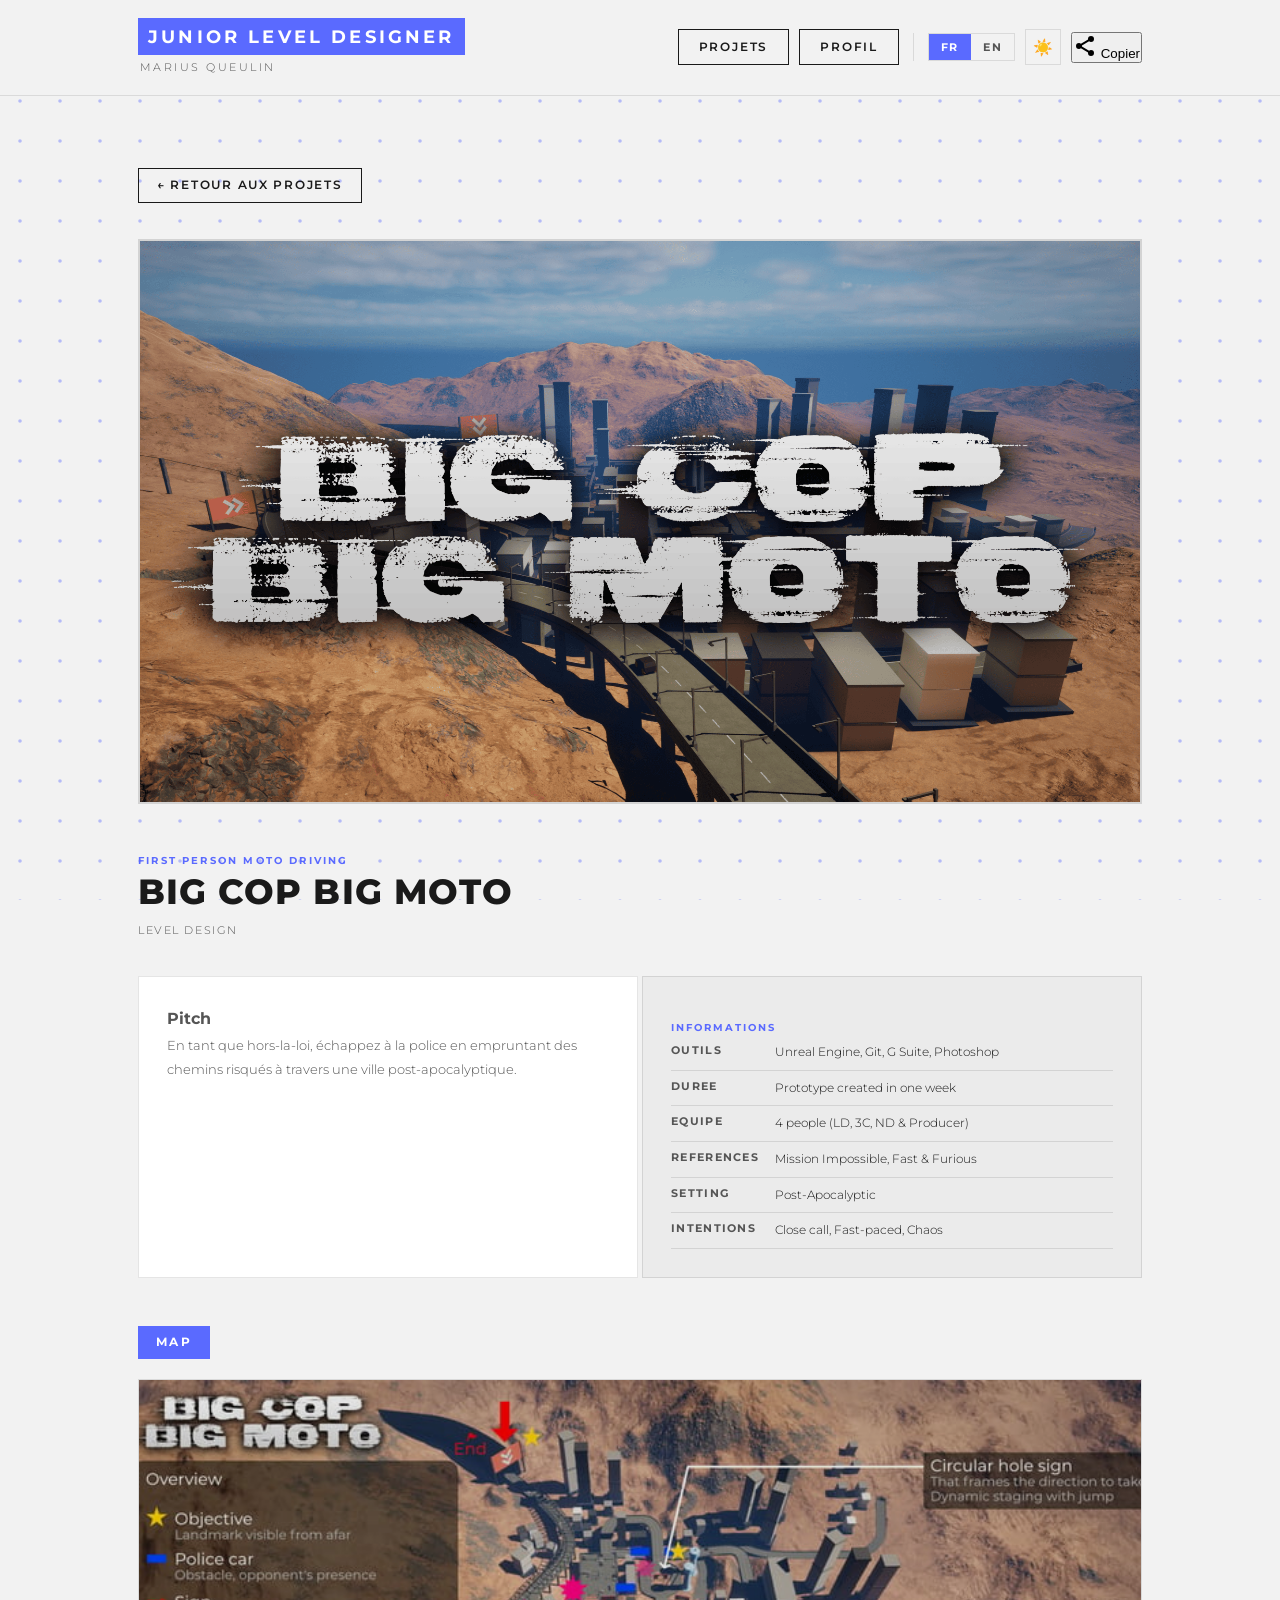
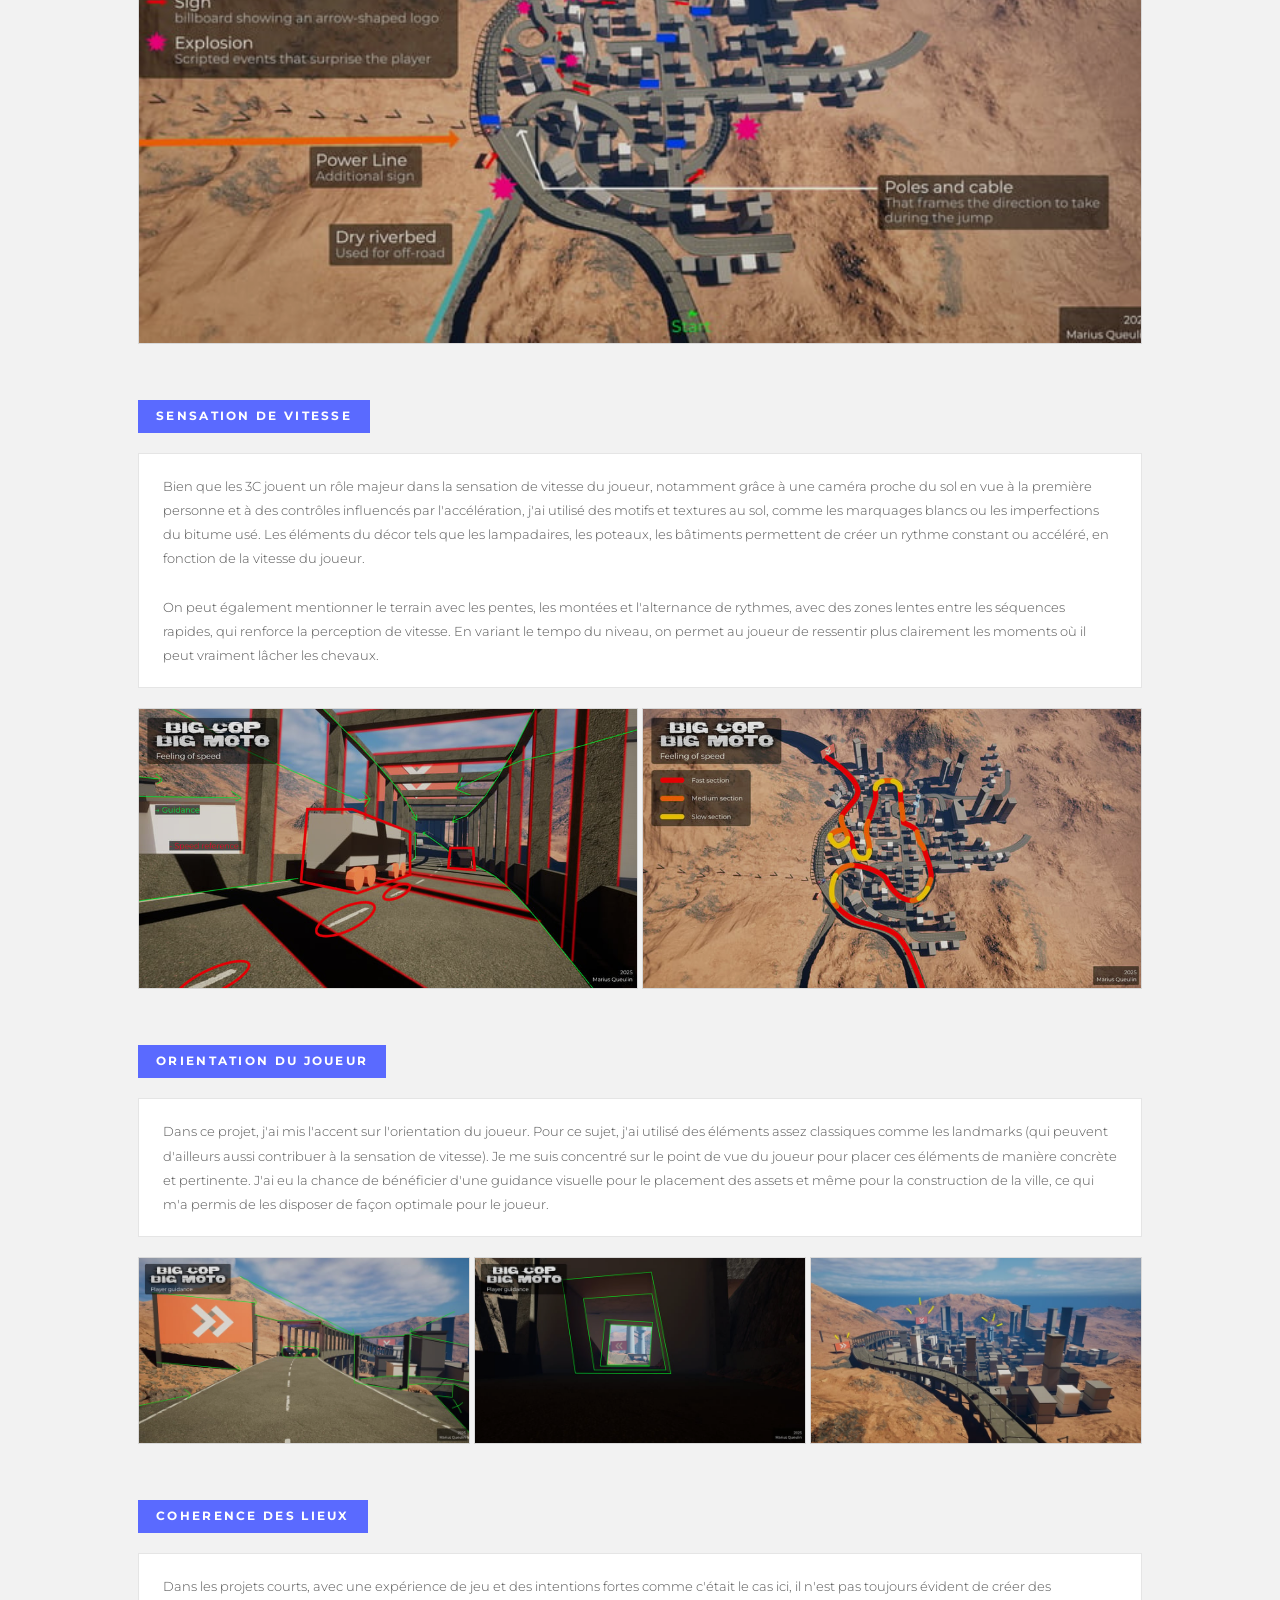
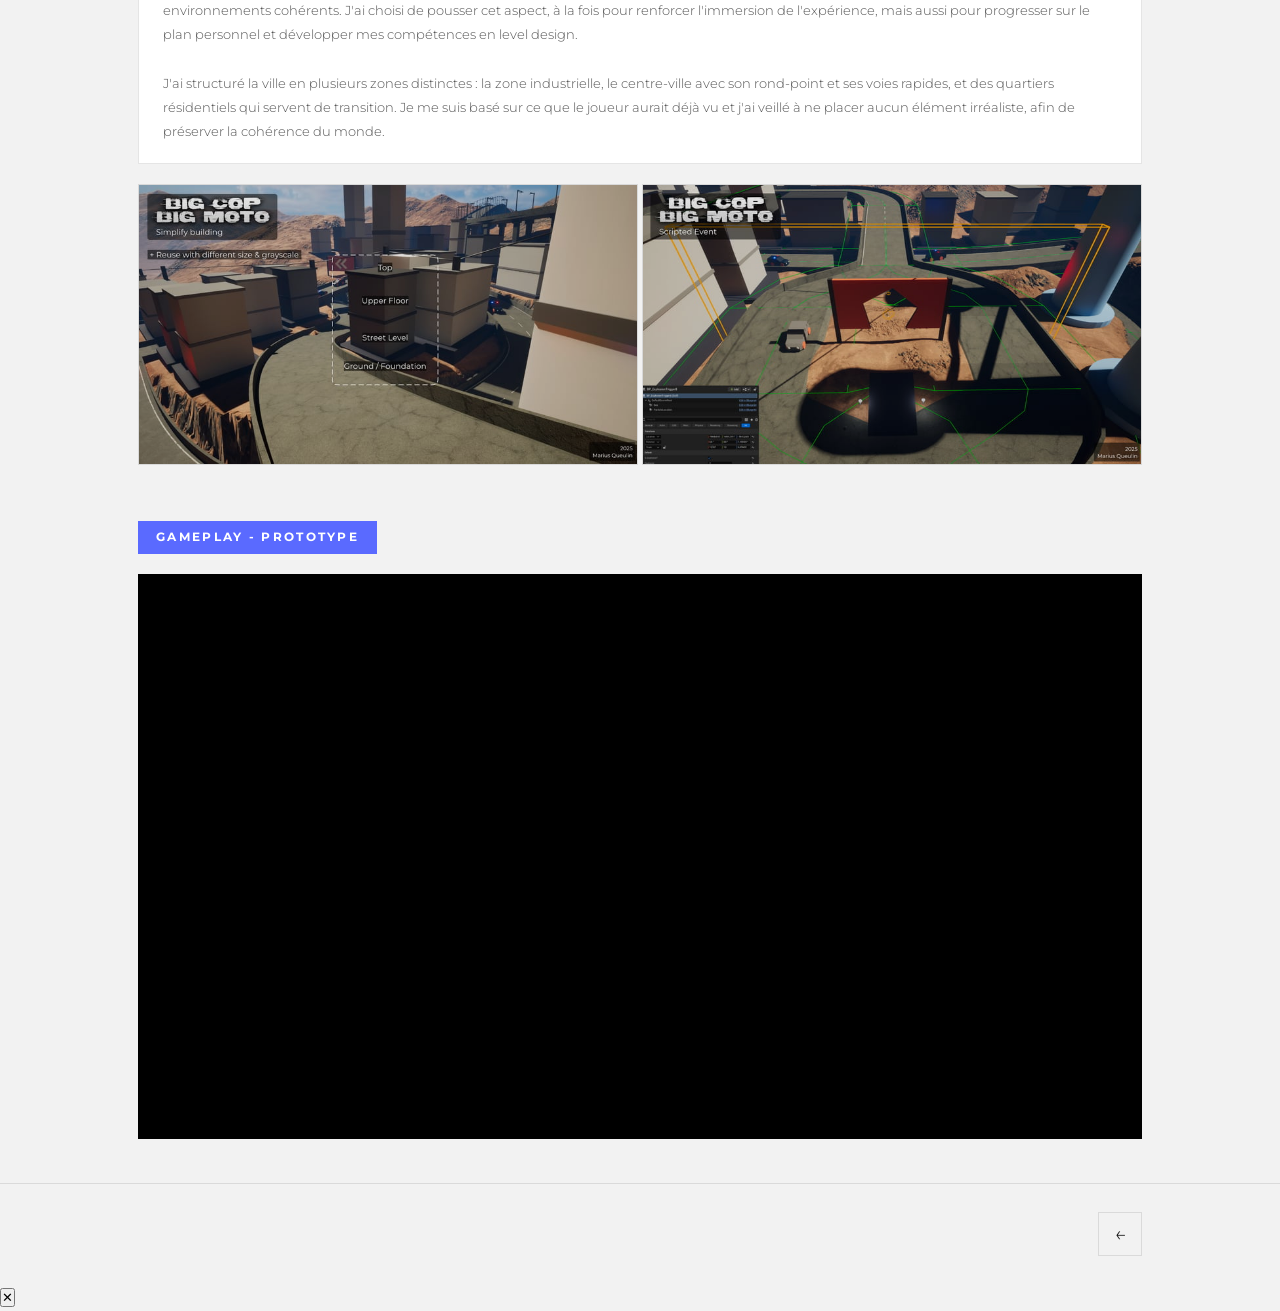
==== commit 9ac953e6: "v6" ====
--- a/big-cop-big-moto.html
+++ b/big-cop-big-moto.html
@@ -12,7 +12,7 @@
 </head>
 <body>
 
-<header>
+<header >
         <div class="header-inner">
             <div class="header-brand">
                 <h1>Junior Level Designer</h1>
@@ -35,6 +35,12 @@
                 <button class="theme-toggle" id="themeBtn" aria-label="Changer le thème">
                     <span class="icon-moon">🌙</span>
                     <span class="icon-sun">☀️</span>
+                </button>
+                <button class="share-btn" id="shareBtn" aria-label="Copier le lien" title="Copier le lien">
+                    <img src="images/icons/share.svg" alt="Share" />
+                    <span class="share-label t-fr">Copier</span>
+                    <span class="share-label t-en">Copy</span>
+                    <span class="share-ok" id="shareOk" aria-live="polite"></span>
                 </button>
             </nav>
         </div>
@@ -149,25 +155,22 @@
                 <span class="proj-section-title t-fr">Gameplay - Prototype</span>
                 <span class="proj-section-title t-en">Gameplay - Prototype</span>
                 <div class="proj-video-map">
-                    <iframe src="https://www.youtube.com/embed/XC-n3OrLCyc?rel=0" allowfullscreen></iframe>
+                    <iframe src="https://www.youtube.com/embed/XC-n3OrLCyc?rel=0&vq=hd1080&hd=1" allowfullscreen></iframe>
                     <!--https://www.youtube.com/watch?v=XC-n3OrLCyc-->
                 </div>
-            </div>
-        </div>
+        </div>
+    </div>
 
     <footer>
-            <div class="footer-inner">
-                <div class="footer-brand">
-                    <h2>Junior Level Designer</h2>
-                    <p>Marius Queulin</p>
-                </div>
-                <a href="index.html#wrap-projets" class="back-top" aria-label="Retour aux projets" title="Retour aux projets">←</a>
-            </div>
-        </footer>
-
-        <script src="js/shared.js"></script>
-    
-    <!-- ── Lightbox image ──────────────────────────────────────────────────── -->
+        <div class="footer-inner">
+            <div style="width:42px;"></div>
+            <a href="index.html#wrap-projets" class="back-top" aria-label="Retour aux projets" title="Retour aux projets">←</a>
+        </div>
+    </footer>
+
+        <script src="js/shared.js"></script>    </div>
+
+
     <div class="img-lightbox-overlay" id="imgLightbox" role="dialog" aria-modal="true" aria-label="Aperçu image">
         <div class="img-lightbox-inner" id="imgLightboxInner">
             <button class="img-lightbox-close" id="imgLightboxClose" aria-label="Fermer">✕</button>
@@ -175,21 +178,14 @@
         </div>
     </div>
 
-
     <script>
-    /* ── Lightbox ────────────────────────────────────────────────────────────
-       Toutes les images .proj-page-img deviennent cliquables.
-       Clic en dehors de l'image ou sur ✕ = ferme la lightbox.
-       Touche Échap = ferme aussi.                                             */
     (function() {
         var overlay = document.getElementById('imgLightbox');
         var lbImg   = document.getElementById('imgLightboxImg');
         var lbClose = document.getElementById('imgLightboxClose');
-        var lbInner = document.getElementById('imgLightboxInner');
-
+        if (!overlay) return;
         function openLightbox(src, alt) {
-            lbImg.src = src;
-            lbImg.alt = alt || '';
+            lbImg.src = src; lbImg.alt = alt || '';
             overlay.classList.add('active');
             document.body.style.overflow = 'hidden';
         }
@@ -198,23 +194,44 @@
             lbImg.src = '';
             document.body.style.overflow = '';
         }
-
         document.querySelectorAll('img.proj-page-img').forEach(function(img) {
-            img.addEventListener('click', function() {
-                openLightbox(this.src, this.alt);
-            });
+            img.addEventListener('click', function() { openLightbox(this.src, this.alt); });
         });
-
-        if (lbClose)  lbClose.addEventListener('click', function(e) { e.stopPropagation(); closeLightbox(); });
-        if (overlay)  overlay.addEventListener('click', function(e) {
-            /* close only when clicking the dark overlay, not the image itself */
-            if (e.target === overlay) closeLightbox();
-        });
-        document.addEventListener('keydown', function(e) {
-            if (e.key === 'Escape') closeLightbox();
-        });
+        lbClose.addEventListener('click', function(e) { e.stopPropagation(); closeLightbox(); });
+        overlay.addEventListener('click', function(e) { if (e.target === overlay) closeLightbox(); });
+        document.addEventListener('keydown', function(e) { if (e.key === 'Escape') closeLightbox(); });
     })();
     </script>
 
+    <script>
+    /* Share button on project pages */
+    document.addEventListener('DOMContentLoaded', function() {
+        var shareBtn = document.getElementById('shareBtn');
+        var shareOk  = document.getElementById('shareOk');
+        if (!shareBtn) return;
+        shareBtn.addEventListener('click', function() {
+            var url = 'https://mqueulin.com/';
+            if (navigator.clipboard) {
+                navigator.clipboard.writeText(url).then(showOk).catch(function() { fallback(url); });
+            } else { fallback(url); }
+        });
+        function fallback(text) {
+            var ta = document.createElement('textarea');
+            ta.value = text; ta.style.cssText = 'position:fixed;opacity:0';
+            document.body.appendChild(ta); ta.focus(); ta.select();
+            try { document.execCommand('copy'); } catch(e) {}
+            document.body.removeChild(ta); showOk();
+        }
+        function showOk() {
+            if (!shareOk) return;
+            shareOk.textContent = '✓ Copié !';
+            shareOk.classList.add('visible');
+            setTimeout(function() {
+                shareOk.classList.remove('visible');
+                setTimeout(function() { shareOk.textContent = ''; }, 300);
+            }, 2000);
+        }
+    });
+    </script>
 </body>
-    </html>
+</html>
--- a/css/shared.css
+++ b/css/shared.css
@@ -519,3 +519,11 @@
                 .section-wrap {
                 background-size: 40px 40px!important;
                 }
+
+/* Mobile footer: always row — confetti left, arrow right */
+@media (max-width: 700px) {
+    .footer-inner {
+        flex-direction: row !important;
+        padding: 14px 16px;
+    }
+}
--- a/css/project.css
+++ b/css/project.css
@@ -69,7 +69,7 @@
 }
 .proj-info-block h3 {
     font-size: 0.62rem; font-weight: 700; letter-spacing: 0.2em;
-    text-transform: uppercase; color: var(--accent); margin-bottom: 14px;
+    text-transform: uppercase; color: var(--accent); margin-top: 14px;
 }
 .proj-info-block dl { display: grid; grid-template-columns: auto 1fr; gap: 0; }
 .proj-info-block dt {
@@ -273,108 +273,70 @@
 .proj-video-caption { margin-top: 4px; margin-bottom: 36px; }
 
 /* ─── Title block + store buttons ─────────────────────────────────────────── */
-/* Wrapper: genre/title/roles stay left, store group floats right, same baseline */
+/* 2-column CSS grid: left = text (genre/title/roles), right = store buttons.
+   The right cell auto-matches the height of the left cell via grid row stretch.
+   Buttons sit in a horizontal ROW, new ones added to the LEFT of existing ones
+   (flex-direction: row-reverse), all square at the full height of the text block. */
 .proj-title-area {
-    display: flex;
-    align-items: flex-start;
+    display: grid;
+    grid-template-columns: 1fr auto;
     gap: 20px;
+    align-items: stretch;
     margin-bottom: 36px;
 }
-.proj-title-text { flex: 1; }
-/* Keep original spacing inside the text block */
-.proj-title-text .proj-genre  { margin-bottom: 6px; }
-.proj-title-text .proj-title  { margin-bottom: 10px; }
-.proj-title-text .proj-roles  { }
-
-/* Store buttons column — height auto-matches the text block beside it */
+
+/* Left column: genre / title / roles untouched */
+.proj-title-text {}
+.proj-title-text .proj-genre { margin-bottom: 6px; }
+.proj-title-text .proj-title { margin-bottom: 10px; }
+
+/* Right column: wraps the buttons in a row, right-to-left */
 .proj-store-group {
     display: flex;
-    flex-direction: column;
+    flex-direction: row-reverse; /* first button rightmost; new ones add to left */
+    align-items: stretch;
     gap: 6px;
-    flex-shrink: 0;
-    /* align-self stretch makes it fill the height of proj-title-area */
-    align-self: stretch;
-}
-
-/* Individual store button — fills its share of the column height */
+}
+
+/* Each button: square, fills the full height of the grid cell (= text block height) */
 .proj-store-btn {
-    flex: 1;
     display: flex;
     align-items: center;
     justify-content: center;
-    width: 80px;
-    min-height: 48px;
+    /* aspect-ratio:1/1 makes it square; height is set by the grid row */
+    aspect-ratio: 1 / 1;
+    /* min-height prevents collapse if text block is very short */
+    min-width: 60px;
+    min-height: 60px;
     border: 1px solid var(--border);
     text-decoration: none;
     background: var(--surface);
     transition: border-color 0.25s, background 0.25s, transform 0.2s;
     overflow: hidden;
+    flex-shrink: 0;
 }
 .proj-store-btn:hover {
     border-color: var(--accent);
     background: var(--accent-dim);
-    transform: scale(1.04);
+    transform: scale(1.03);
 }
 .proj-store-btn img {
-    width: 44px; height: 44px;
+    width: 55%;
+    height: 55%;
     object-fit: contain;
     transition: filter 0.35s;
 }
 [data-theme="dark"]  .proj-store-btn img { filter: invert(1) brightness(2); }
 [data-theme="light"] .proj-store-btn img { filter: invert(0) brightness(0.1); }
-
-/* ─── Lightbox modal ────────────────────────────────────────────────────────── */
-.img-lightbox-overlay {
-    display: none;
-    position: fixed; inset: 0;
-    background: rgba(0,0,0,0.92);
-    z-index: 9000;
-    align-items: center;
-    justify-content: center;
-    cursor: zoom-out;
-}
-.img-lightbox-overlay.active { display: flex; }
-
-.img-lightbox-inner {
-    position: relative;
-    max-width: 92vw;
-    max-height: 92vh;
-    display: flex;
-    align-items: center;
-    justify-content: center;
-}
-.img-lightbox-inner img {
-    max-width: 92vw;
-    max-height: 92vh;
-    object-fit: contain;
-    display: block;
-    cursor: default;
-    box-shadow: 0 0 60px rgba(0,0,0,0.8);
-}
-
-/* Close button */
-.img-lightbox-close {
-    position: absolute;
-    top: -14px;
-    right: -14px;
-    width: 32px; height: 32px;
-    background: var(--accent);
-    border: none;
-    border-radius: 50%;
-    color: #fff;
-    font-size: 1.1rem;
-    line-height: 1;
-    cursor: pointer;
-    display: flex; align-items: center; justify-content: center;
-    z-index: 9001;
-    transition: background 0.2s, transform 0.2s;
-    flex-shrink: 0;
-}
-.img-lightbox-close:hover { background: #9aaaff; transform: scale(1.1); }
-
-@media (max-width: 700px) {
-    .proj-title-area { flex-direction: column; gap: 14px; }
     .proj-store-group { flex-direction: row; align-self: auto; }
     .proj-store-btn { flex: none; width: 56px; min-height: 56px; }
     .proj-store-btn img { width: 34px; height: 34px; }
 }
+
+
+/* Suppress any stray ::after on proj-back (can appear as small cross) */
+.proj-back::after { display: none !important; }
+
+/* Remove bottom gap before footer in project pages */
+.section-inner > .proj-section:last-of-type { margin-bottom: 0; }
+.section-wrap > .section-inner { padding-bottom: calc(var(--section-gap) * 0.5); }
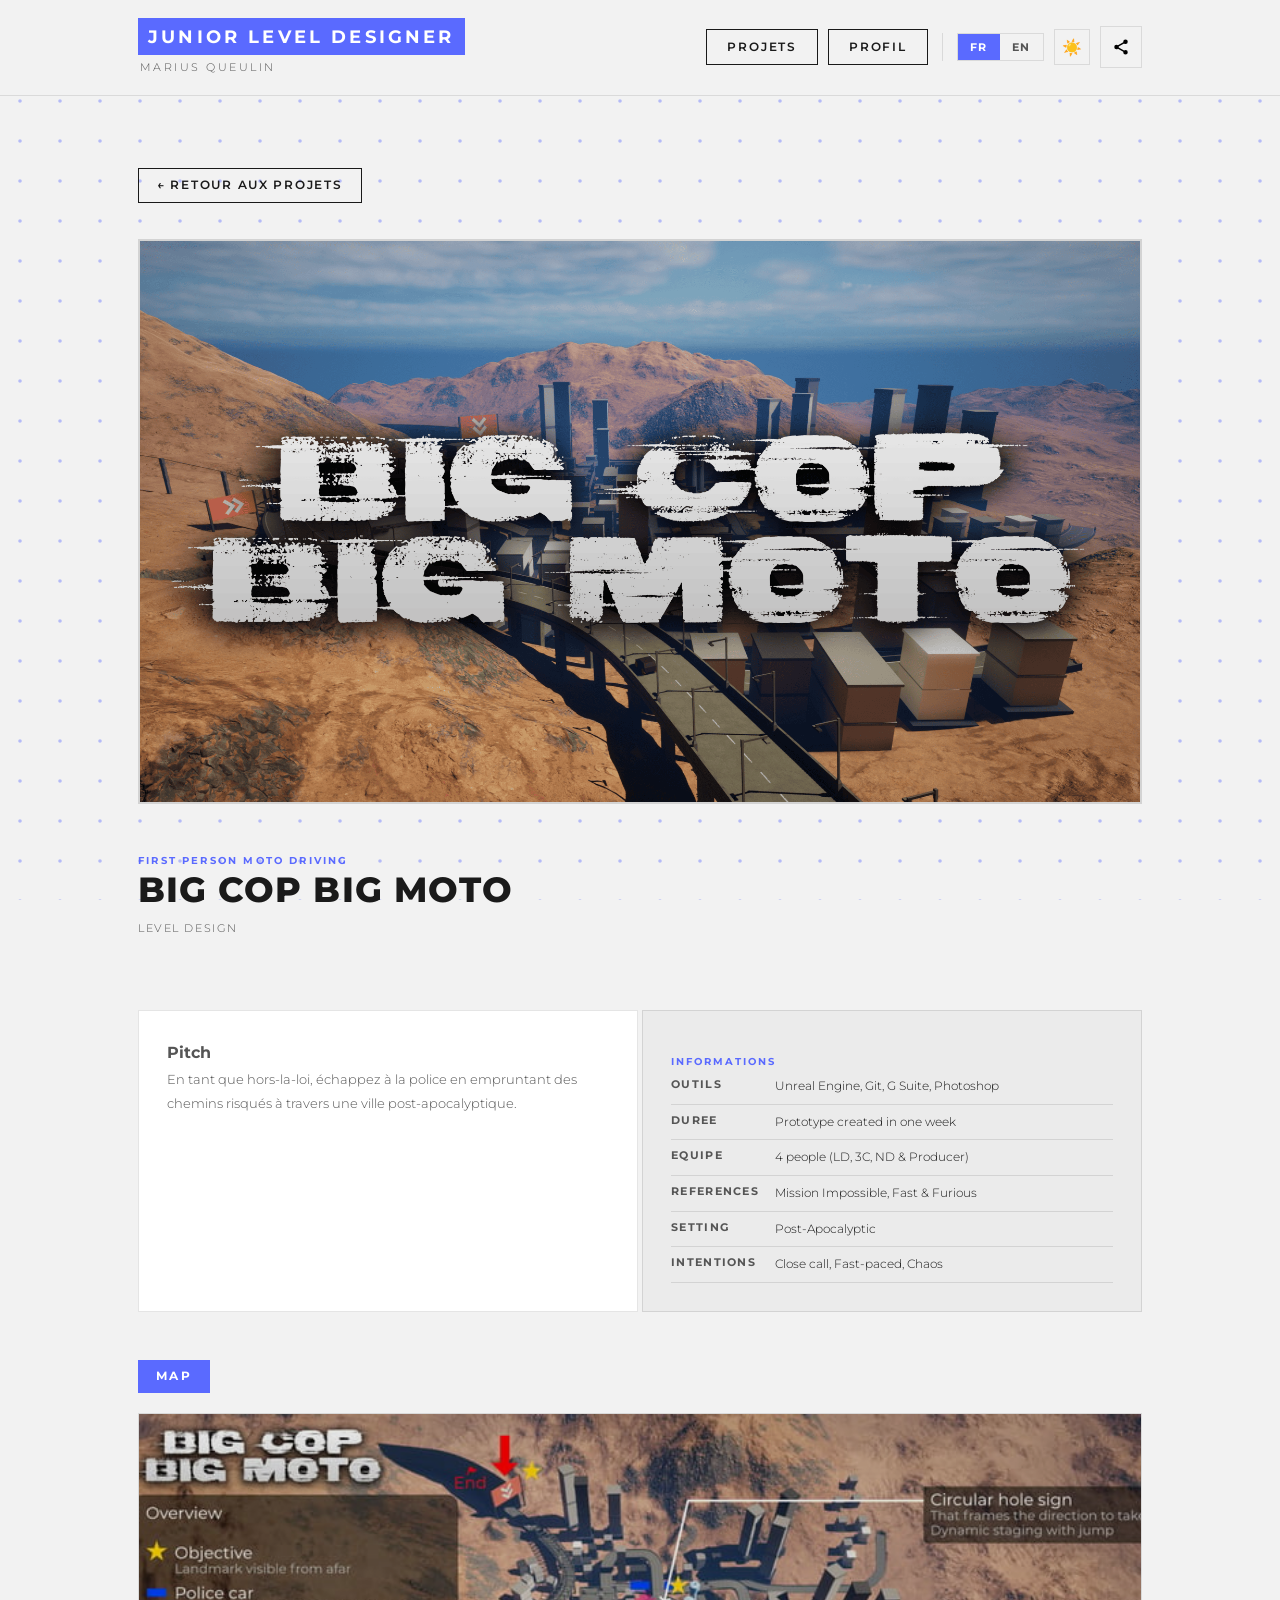
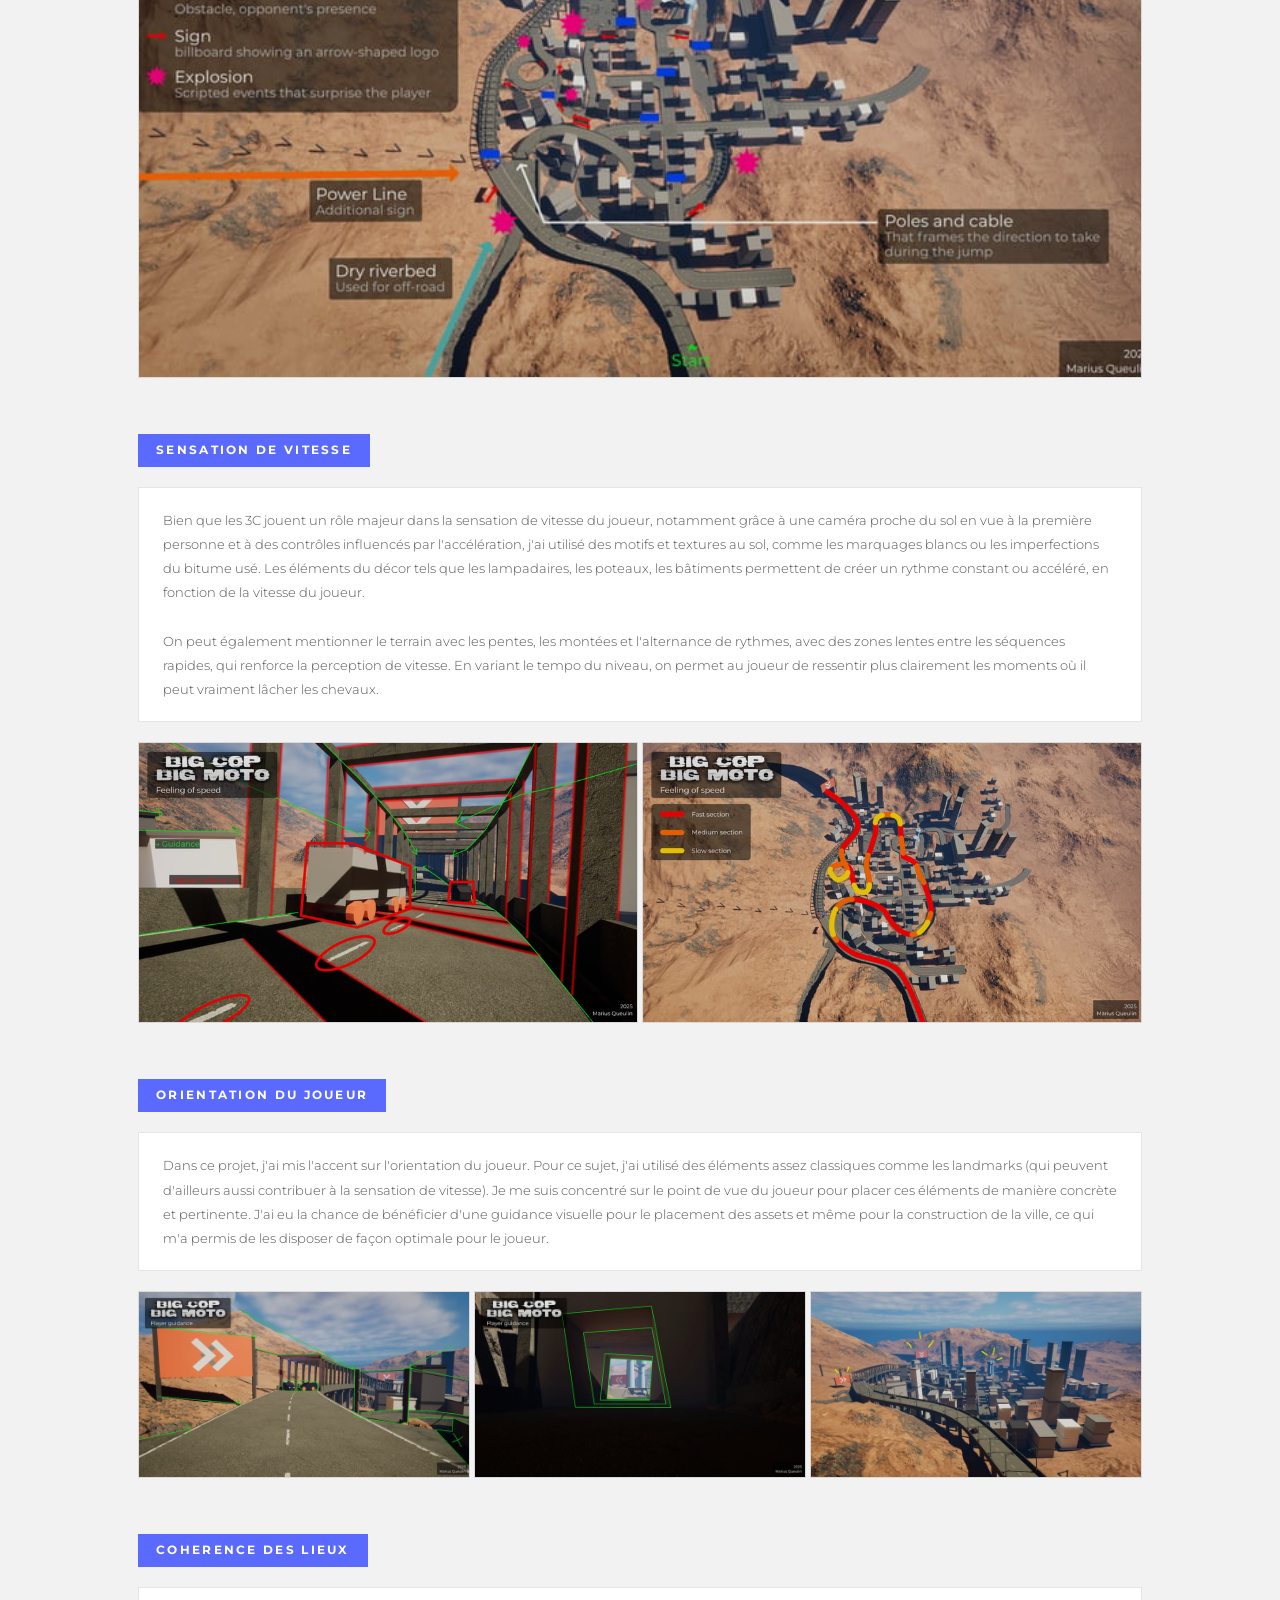
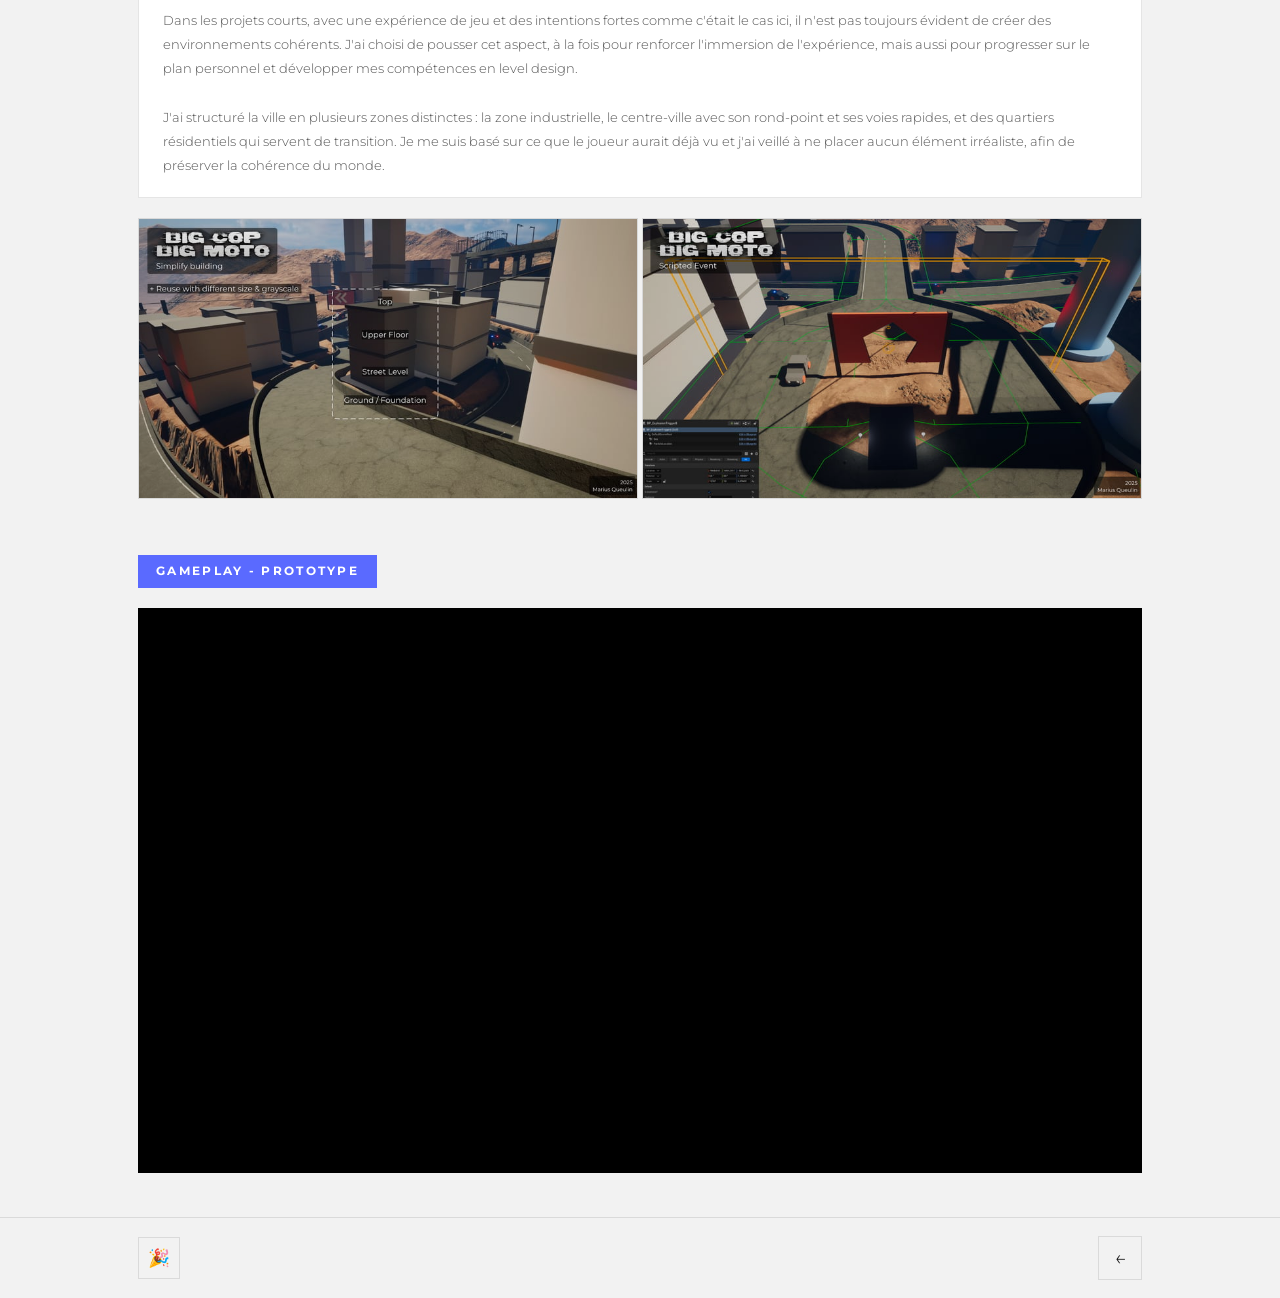
==== commit 00dc8eac: "v3" ====
--- a/big-cop-big-moto.html
+++ b/big-cop-big-moto.html
@@ -38,8 +38,6 @@
                 </button>
                 <button class="share-btn" id="shareBtn" aria-label="Copier le lien" title="Copier le lien">
                     <img src="images/icons/share.svg" alt="Share" />
-                    <span class="share-label t-fr">Copier</span>
-                    <span class="share-label t-en">Copy</span>
                     <span class="share-ok" id="shareOk" aria-live="polite"></span>
                 </button>
             </nav>
@@ -56,9 +54,13 @@
             <div class="proj-img-placeholder ratio-hero">
                 <img src="images/bcbm.png" alt="Big Cop Big Moto - Image principale" class="proj-page-img ratio-hero" />
             </div>
-            <div class="proj-genre">First Person Moto Driving</div>
-            <h1 class="proj-title">Big Cop Big Moto</h1>
-            <div class="proj-roles">Level Design</div>
+            <div class="proj-title-area">
+                <div class="proj-title-text">
+                    <div class="proj-genre">First Person Moto Driving</div>
+                    <h1 class="proj-title">Big Cop Big Moto</h1>
+                    <div class="proj-roles">Level Design</div>
+                </div>
+            </div>
 
             <div class="proj-overview">
                 <div class="proj-pitch">
@@ -155,7 +157,7 @@
                 <span class="proj-section-title t-fr">Gameplay - Prototype</span>
                 <span class="proj-section-title t-en">Gameplay - Prototype</span>
                 <div class="proj-video-map">
-                    <iframe src="https://www.youtube.com/embed/XC-n3OrLCyc?rel=0&vq=hd1080&hd=1" allowfullscreen></iframe>
+                    <iframe src="https://www.youtube.com/embed/XC-n3OrLCyc?rel=0&vq=hd1080&hd=1&enablejsapi=1" allowfullscreen></iframe>
                     <!--https://www.youtube.com/watch?v=XC-n3OrLCyc-->
                 </div>
         </div>
@@ -163,12 +165,12 @@
 
     <footer>
         <div class="footer-inner">
-            <div style="width:42px;"></div>
+            <button class="confetti-btn" id="confettiBtn" aria-label="Confetti" title="🎉">🎉</button>
             <a href="index.html#wrap-projets" class="back-top" aria-label="Retour aux projets" title="Retour aux projets">←</a>
         </div>
     </footer>
 
-        <script src="js/shared.js"></script>    </div>
+        <script src="js/shared.js"></script>
 
 
     <div class="img-lightbox-overlay" id="imgLightbox" role="dialog" aria-modal="true" aria-label="Aperçu image">
@@ -224,7 +226,7 @@
         }
         function showOk() {
             if (!shareOk) return;
-            shareOk.textContent = '✓ Copié !';
+            shareOk.textContent = '✓';
             shareOk.classList.add('visible');
             setTimeout(function() {
                 shareOk.classList.remove('visible');
@@ -233,5 +235,89 @@
         }
     });
     </script>
+
+    <script>
+    /* ── CONFETTI (project pages) ─────────────────────────────────────────── */
+    (function() {
+        var btn = document.getElementById('confettiBtn');
+        if (!btn) return;
+        var canvas = null, ctx = null, particles = [], raf = null;
+        var COLORS = ['#7b8cff','#ff7bc8','#ffcf7b','#7bffd8','#ff7b7b','#c07bff','#ffffff'];
+        function ensure() {
+            if (canvas) return;
+            canvas = document.createElement('canvas');
+            canvas.style.cssText = 'position:fixed;inset:0;width:100%;height:100%;pointer-events:none;z-index:99999;';
+            canvas.width = window.innerWidth; canvas.height = window.innerHeight;
+            document.body.appendChild(canvas); ctx = canvas.getContext('2d');
+            window.addEventListener('resize', function() { if(canvas){canvas.width=window.innerWidth;canvas.height=window.innerHeight;} });
+        }
+        function remove() {
+            if (canvas) { canvas.parentNode && canvas.parentNode.removeChild(canvas); canvas=null; ctx=null; }
+            if (raf) { cancelAnimationFrame(raf); raf=null; }
+        }
+        function burst(x, y) {
+            for (var i=0;i<70;i++) {
+                var a = -Math.PI/2 + (Math.random()-0.5)*Math.PI*0.75;
+                var s = 4+Math.random()*8;
+                particles.push({x:x,y:y,vx:Math.cos(a)*s,vy:Math.sin(a)*s,rot:Math.random()*Math.PI*2,rs:(Math.random()-0.5)*0.3,w:6+Math.random()*8,h:3+Math.random()*4,color:COLORS[Math.floor(Math.random()*COLORS.length)],alpha:1,g:0.18+Math.random()*0.1,f:0.008+Math.random()*0.006});
+            }
+        }
+        function tick() {
+            if (!ctx) return;
+            ctx.clearRect(0,0,canvas.width,canvas.height);
+            particles = particles.filter(function(p){return p.alpha>0;});
+            if (!particles.length) { remove(); return; }
+            particles.forEach(function(p) {
+                p.x+=p.vx; p.y+=p.vy; p.vy+=p.g; p.vx*=0.99; p.rot+=p.rs; p.alpha-=p.f;
+                ctx.save(); ctx.globalAlpha=Math.max(0,p.alpha); ctx.translate(p.x,p.y); ctx.rotate(p.rot);
+                ctx.fillStyle=p.color; ctx.fillRect(-p.w/2,-p.h/2,p.w,p.h); ctx.restore();
+            });
+            raf = requestAnimationFrame(tick);
+        }
+        btn.addEventListener('click', function() {
+            ensure();
+            var r = btn.getBoundingClientRect();
+            burst(r.left+r.width/2, r.top+r.height/2);
+            if (!raf) raf = requestAnimationFrame(tick);
+        });
+    })();
+    </script>
+
+    <script>
+    /* ── YouTube 1080p quality force ─────────────────────────────────────────
+       Uses the IFrame Player API to attempt to set quality to hd1080.
+       Note: YouTube deprecated setPlaybackQuality in 2021 but it still works
+       on many embeds. The ?vq=hd1080&hd=1 params help on initial load.      */
+    (function() {
+        if (!window.YT) {
+            var tag = document.createElement('script');
+            tag.src = 'https://www.youtube.com/iframe_api';
+            document.head.appendChild(tag);
+        }
+        window.onYouTubeIframeAPIReady = function() {
+            document.querySelectorAll('iframe[src*="youtube.com/embed"]').forEach(function(iframe) {
+                /* Ensure enablejsapi is in the src */
+                var src = iframe.src;
+                if (src.indexOf('enablejsapi') === -1) {
+                    iframe.src = src + (src.indexOf('?') !== -1 ? '&' : '?') + 'enablejsapi=1';
+                }
+                try {
+                    new YT.Player(iframe, {
+                        events: {
+                            onReady: function(e) {
+                                try { e.target.setPlaybackQuality('hd1080'); } catch(err) {}
+                            },
+                            onStateChange: function(e) {
+                                if (e.data === YT.PlayerState.PLAYING || e.data === YT.PlayerState.BUFFERING) {
+                                    try { e.target.setPlaybackQuality('hd1080'); } catch(err) {}
+                                }
+                            }
+                        }
+                    });
+                } catch(err) {}
+            });
+        };
+    })();
+    </script>
 </body>
 </html>
--- a/css/shared.css
+++ b/css/shared.css
@@ -488,16 +488,43 @@
                     gap: 10px;
                 }
 
+                /* Center "Marius Queulin" name on mobile */
+                .header-brand {
+                    text-align: center;
+                    width: 100%;
+                }
+                .header-brand p {
+                    text-align: center;
+                }
+
                 nav {
                     width: 100%;
-                    flex-wrap: wrap;
-                    gap: 6px;
+                    flex-wrap: nowrap;     /* single line */
+                    gap: 4px;
+                    justify-content: center;
+                    overflow-x: auto;      /* scroll if truly too tight */
                 }
 
                     nav a.nav-link {
-                        padding: 6px 12px;
-                        font-size: 0.68rem;
+                        padding: 5px 9px;
+                        font-size: 0.63rem;
+                        white-space: nowrap;
+                        flex-shrink: 0;
                     }
+
+                /* Shrink lang/theme/share buttons so they all fit */
+                .lang-toggle button {
+                    font-size: 0.63rem;
+                    padding: 5px 8px;
+                }
+                .theme-toggle {
+                    width: 34px; height: 34px;
+                    font-size: 0.9rem;
+                }
+                .share-btn {
+                    width: 34px; height: 34px;
+                }
+                .share-btn img { width: 15px; height: 15px; }
 
                 .nav-sep {
                     display: none;
--- a/css/project.css
+++ b/css/project.css
@@ -197,6 +197,7 @@
     margin-bottom: 20px;
 }
 .proj-grid-2x2 .proj-img-placeholder { margin-bottom: 0; }
+.proj-grid-2x2 img.proj-page-img { aspect-ratio: 16/9; }
 
 /* Grosse zone de texte structurée avec sous-titres internes */
 .proj-textblock {
@@ -281,7 +282,7 @@
     display: grid;
     grid-template-columns: 1fr auto;
     gap: 20px;
-    align-items: stretch;
+    align-items: center; /* vertically center the store group with the text block */
     margin-bottom: 36px;
 }
 
@@ -290,24 +291,21 @@
 .proj-title-text .proj-genre { margin-bottom: 6px; }
 .proj-title-text .proj-title { margin-bottom: 10px; }
 
-/* Right column: wraps the buttons in a row, right-to-left */
+/* Right column: wraps the buttons in a row */
 .proj-store-group {
     display: flex;
-    flex-direction: row-reverse; /* first button rightmost; new ones add to left */
-    align-items: stretch;
+    flex-direction: row;
+    align-items: center;
     gap: 6px;
 }
 
-/* Each button: square, fills the full height of the grid cell (= text block height) */
+/* Each button: fixed square ~72px — roughly the height of genre+title+roles */
 .proj-store-btn {
     display: flex;
     align-items: center;
     justify-content: center;
-    /* aspect-ratio:1/1 makes it square; height is set by the grid row */
-    aspect-ratio: 1 / 1;
-    /* min-height prevents collapse if text block is very short */
-    min-width: 60px;
-    min-height: 60px;
+    width: 72px;
+    height: 72px;
     border: 1px solid var(--border);
     text-decoration: none;
     background: var(--surface);
@@ -328,15 +326,125 @@
 }
 [data-theme="dark"]  .proj-store-btn img { filter: invert(1) brightness(2); }
 [data-theme="light"] .proj-store-btn img { filter: invert(0) brightness(0.1); }
+
+/* ─── Genre inside title-area (flex variant) ───────────────────────────────── */
+/* When .proj-genre is placed inside .proj-title-text, no extra margin needed */
+.proj-title-text .proj-genre { margin-bottom: 4px; }
+
+/* ─── Store group fix for row layout ────────────────────────────────────────── */
+@media (max-width: 700px) {
     .proj-store-group { flex-direction: row; align-self: auto; }
     .proj-store-btn { flex: none; width: 56px; min-height: 56px; }
     .proj-store-btn img { width: 34px; height: 34px; }
 }
 
-
 /* Suppress any stray ::after on proj-back (can appear as small cross) */
 .proj-back::after { display: none !important; }
 
 /* Remove bottom gap before footer in project pages */
 .section-inner > .proj-section:last-of-type { margin-bottom: 0; }
 .section-wrap > .section-inner { padding-bottom: calc(var(--section-gap) * 0.5); }
+
+/* ─── Image Lightbox ─────────────────────────────────────────────────────────── */
+.img-lightbox-overlay {
+    display: none;
+    position: fixed;
+    inset: 0;
+    background: rgba(0,0,0,0.92);
+    z-index: 9999;
+    align-items: center;
+    justify-content: center;
+}
+.img-lightbox-overlay.active { display: flex; }
+.img-lightbox-inner {
+    position: relative;
+    max-width: 92vw;
+    max-height: 90vh;
+    display: flex;
+    align-items: center;
+    justify-content: center;
+}
+.img-lightbox-inner img {
+    max-width: 92vw;
+    max-height: 88vh;
+    object-fit: contain;
+    display: block;
+    border: 1px solid var(--border);
+}
+.img-lightbox-close {
+    position: absolute;
+    top: -36px;
+    right: 0;
+    background: none;
+    border: 1px solid var(--border);
+    color: var(--text);
+    font-size: 1.1rem;
+    width: 32px; height: 32px;
+    cursor: pointer;
+    display: flex; align-items: center; justify-content: center;
+    transition: border-color 0.2s, background 0.2s;
+}
+.img-lightbox-close:hover { border-color: var(--accent); background: var(--accent-dim); }
+
+/* ─── Footer project pages: same height as header ───────────────────────────── */
+footer .footer-inner {
+    padding: 18px 48px;
+}
+
+/* ─── Share-ok feedback on project pages ─────────────────────────────────────── */
+/* Reuse share-ok from index.css if loaded; define fallback here */
+.share-btn { position: relative; }
+.share-ok {
+    position: absolute;
+    bottom: -26px; left: 50%;
+    transform: translateX(-50%);
+    font-family: 'Montserrat', sans-serif;
+    font-size: 0.58rem; font-weight: 700;
+    letter-spacing: 0.1em; white-space: nowrap;
+    color: var(--accent);
+    background: var(--surface);
+    border: 1px solid var(--border);
+    padding: 2px 7px;
+    opacity: 0;
+    transition: opacity 0.25s;
+    pointer-events: none;
+    z-index: 200;
+}
+.share-ok.visible { opacity: 1; }
+
+/* ─── Confetti button (project pages) ───────────────────────────────────────── */
+.confetti-btn {
+    background: none;
+    border: 1px solid var(--border);
+    width: 42px; height: 42px;
+    cursor: pointer;
+    display: flex; align-items: center; justify-content: center;
+    padding: 0; font-size: 1.1rem;
+    transition: border-color 0.3s, background 0.3s, transform 0.15s;
+    flex-shrink: 0;
+}
+.confetti-btn:hover { border-color: var(--accent); background: var(--accent-dim); }
+.confetti-btn:active { transform: scale(0.92); }
+
+/* ─── Share button (project pages) ──────────────────────────────────────────── */
+.share-btn {
+    display: flex; align-items: center; justify-content: center;
+    background: none;
+    border: 1px solid var(--border);
+    width: 42px; height: 42px;
+    cursor: pointer; padding: 0;
+    transition: border-color 0.3s, background 0.3s;
+    position: relative; flex-shrink: 0;
+}
+.share-btn img { width: 18px; height: 18px; object-fit: contain; transition: filter 0.35s; }
+[data-theme="dark"]  .share-btn img { filter: invert(1) brightness(2); }
+[data-theme="light"] .share-btn img { filter: invert(0) brightness(0.1); }
+.share-btn:hover { border-color: var(--accent); background: var(--accent-dim); }
+
+/* ─── Confetti canvas ────────────────────────────────────────────────────────── */
+#confetti-canvas {
+    position: fixed; inset: 0;
+    width: 100%; height: 100%;
+    pointer-events: none;
+    z-index: 99999;
+}
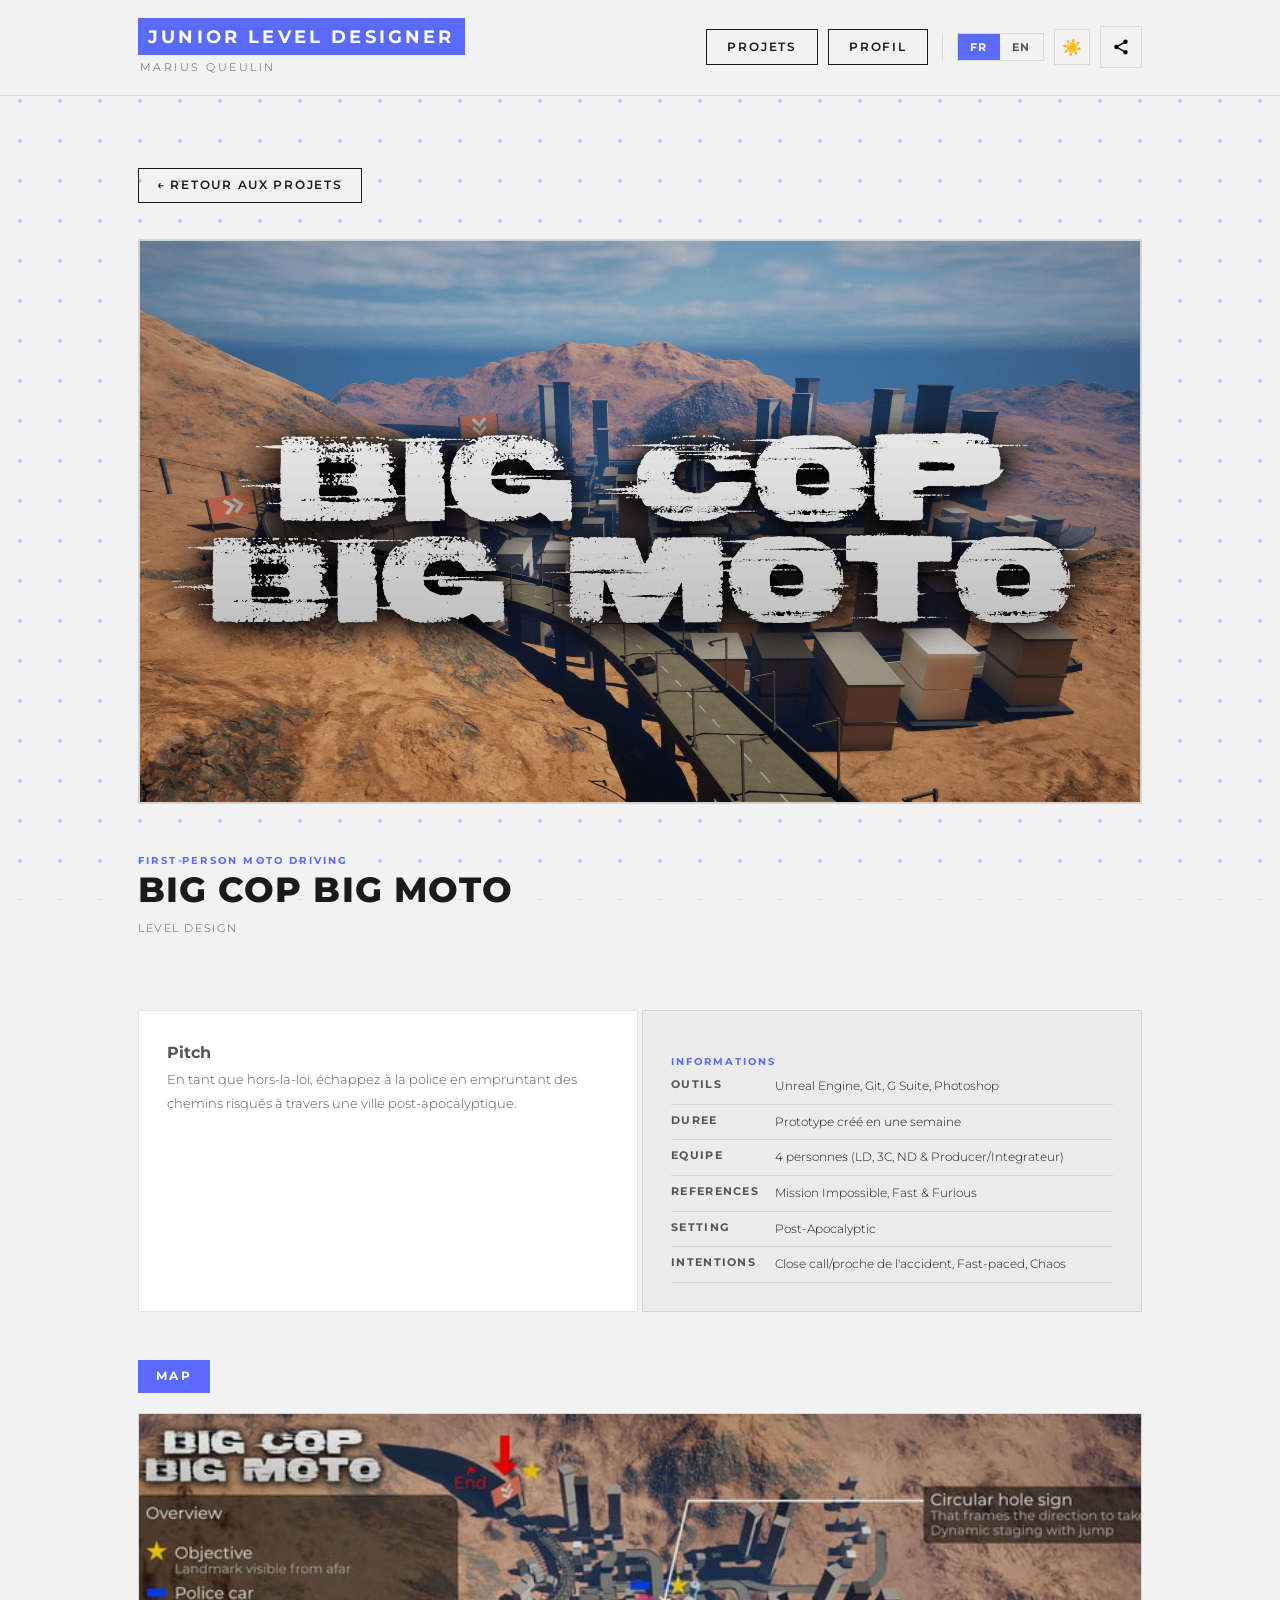
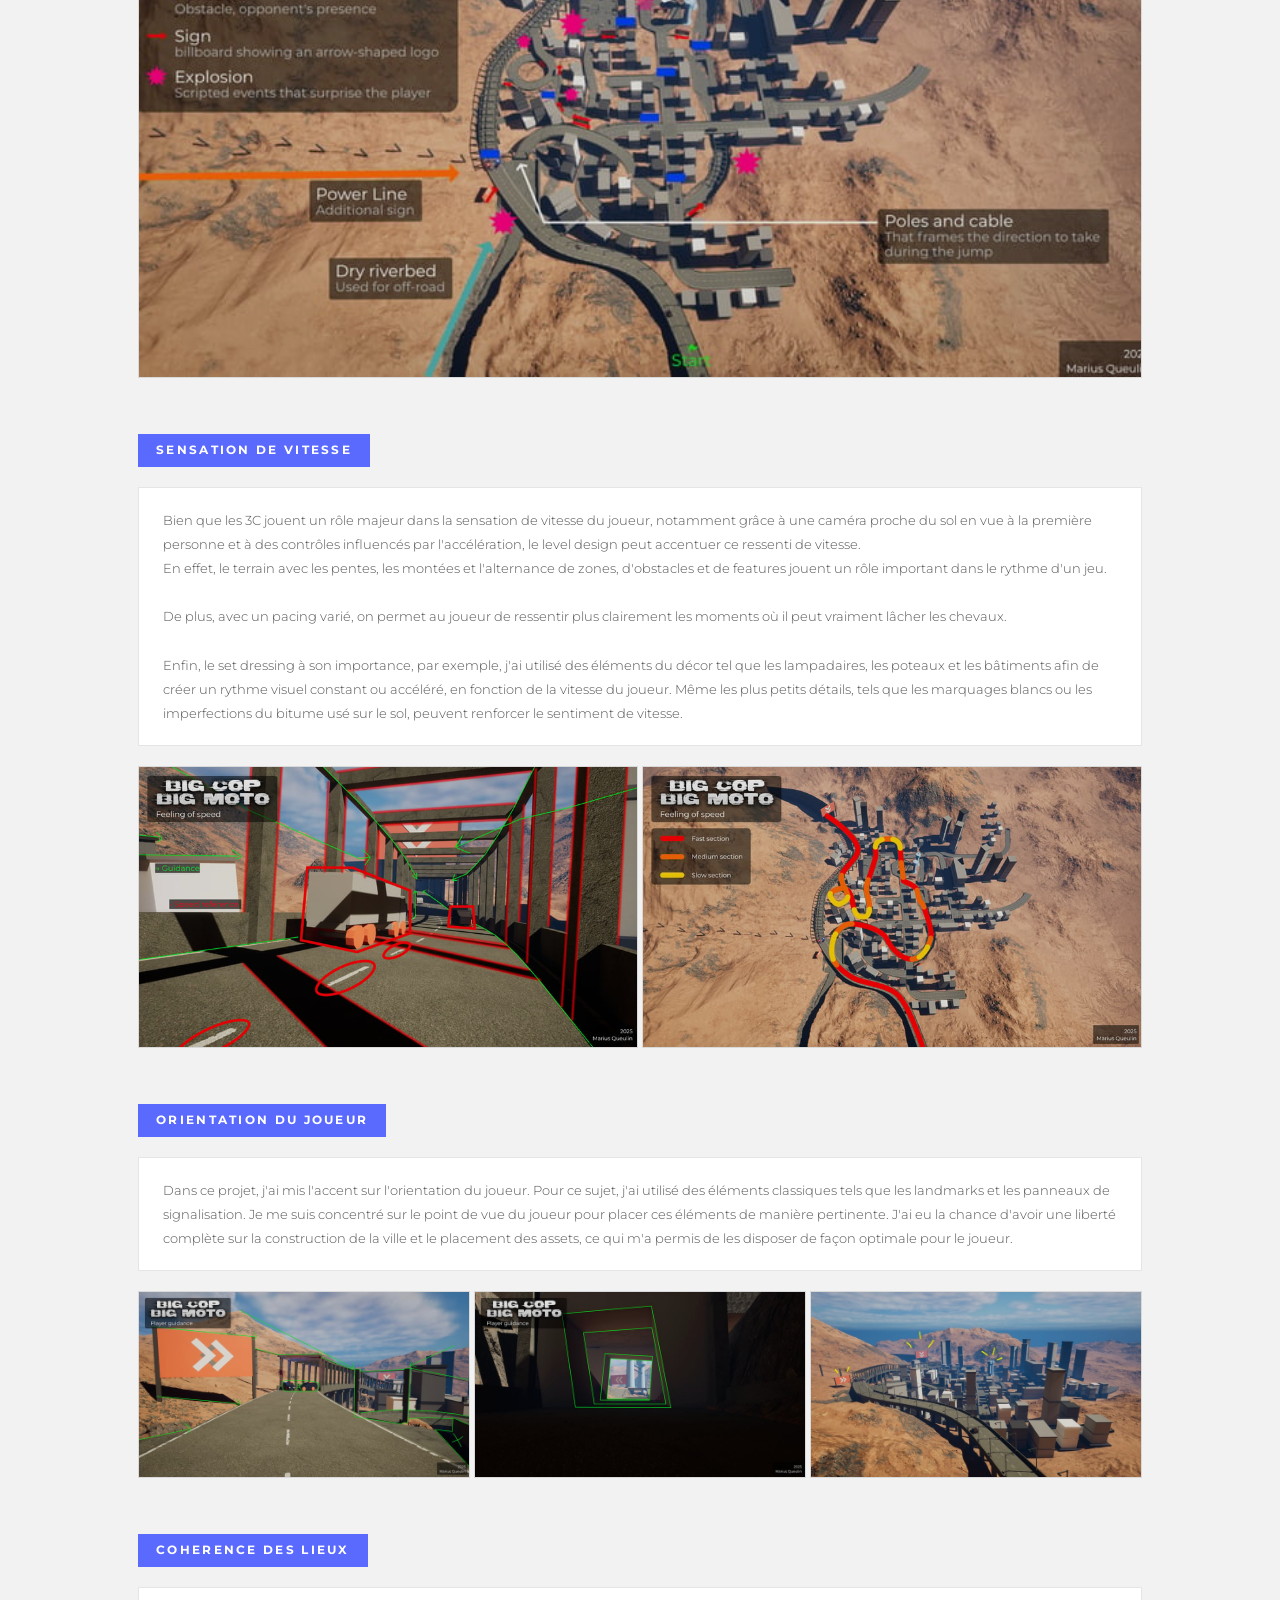
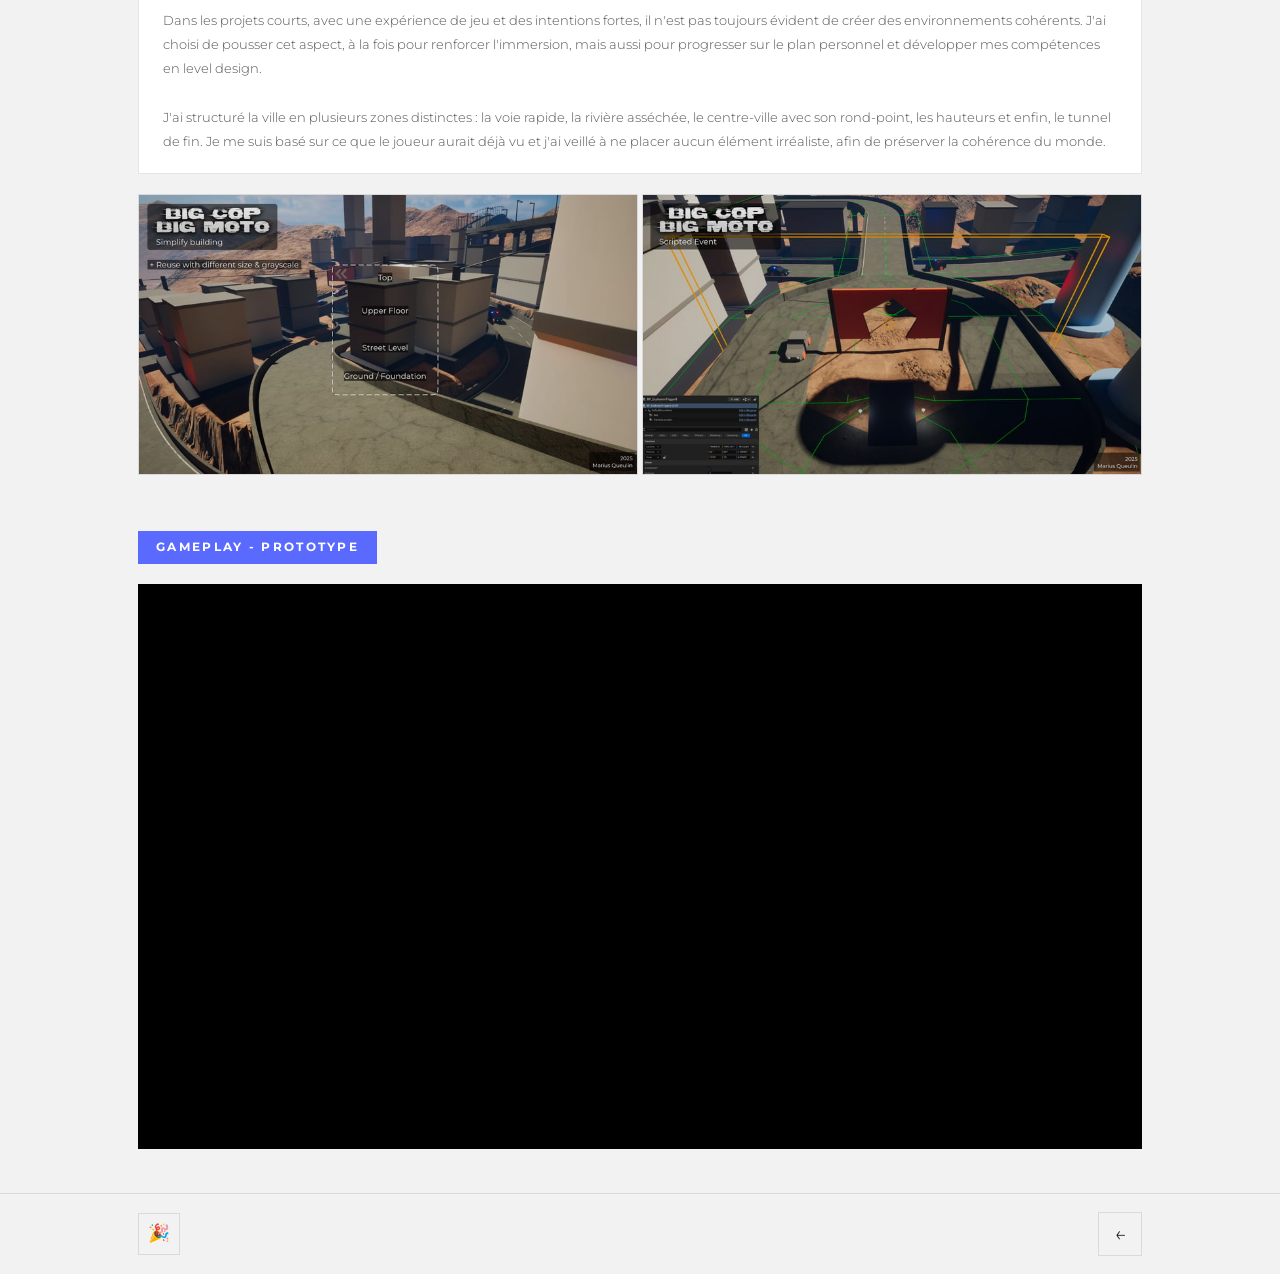
==== commit 93a889f9: "v4 - text update" ====
--- a/big-cop-big-moto.html
+++ b/big-cop-big-moto.html
@@ -78,10 +78,10 @@
                         <dd>Unreal Engine, Git, G Suite, Photoshop</dd>
                         <dt class="t-fr">Duree</dt>
                         <dt class="t-en">Duration</dt>
-                        <dd>Prototype created in one week</dd>
+                        <dd><span class="t-fr">Prototype créé en une semaine</span><span class="t-en">Prototype created in one week</span></dd>
                         <dt class="t-fr">Equipe</dt>
                         <dt class="t-en">Team</dt>
-                        <dd>4 people (LD, 3C, ND & Producer)</dd>
+                        <dd><span class="t-fr">4 personnes (LD, 3C, ND & Producer/Integrateur)</span><span class="t-en">4 people (LD, 3C, ND & Producer/Integrator)</span></dd>
                         <dt class="t-fr">References</dt>
                         <dt class="t-en">References</dt>
                         <dd>Mission Impossible, Fast & Furious</dd>
@@ -90,7 +90,7 @@
                         <dd>Post-Apocalyptic</dd>
                         <dt class="t-fr">Intentions</dt>
                         <dt class="t-en">Intentions</dt>
-                        <dd>Close call, Fast-paced, Chaos</dd>
+                        <dd><span class="t-fr">Close call/proche de l'accident, Fast-paced, Chaos</span><span class="t-en">Close call, Fast-paced, Chaos</span></dd>
                     </dl>
                 </div>
             </div>
@@ -105,14 +105,17 @@
                 <span class="proj-section-title t-en">Sensation of Speed</span>
                 <div class="proj-text">
                     <p class="t-fr">
-                        Bien que les 3C jouent un rôle majeur dans la sensation de vitesse du joueur, notamment grâce à une caméra proche du sol en vue à la première personne et à des contrôles influencés par l'accélération, j'ai utilisé des motifs et textures au sol, comme les marquages blancs ou les imperfections du bitume usé. Les éléments du décor tels que les lampadaires, les poteaux, les bâtiments permettent de créer un rythme constant ou accéléré, en fonction de la vitesse du joueur.
-
-                        <br /><br />On peut également mentionner le terrain avec les pentes, les montées et l'alternance de rythmes, avec des zones lentes entre les séquences rapides, qui renforce la perception de vitesse. En variant le tempo du niveau, on permet au joueur de ressentir plus clairement les moments où il peut vraiment lâcher les chevaux.
+                        Bien que les 3C jouent un rôle majeur dans la sensation de vitesse du joueur, notamment grâce à une caméra proche du sol en vue à la première personne et à des contrôles influencés par l'accélération, le level design peut accentuer ce ressenti de vitesse.
+                        <br />En effet, le terrain avec les pentes, les montées et l'alternance de zones, d'obstacles et de features jouent un rôle important dans le rythme d'un jeu.
+                        <br /><br />De plus, avec un pacing varié, on permet au joueur de ressentir plus clairement les moments où il peut vraiment lâcher les chevaux.
+                        <br /><br />Enfin, le set dressing à son importance, par exemple, j'ai utilisé des éléments du décor tel que les lampadaires, les poteaux et les bâtiments afin de créer un rythme visuel constant ou accéléré, en fonction de la vitesse du joueur. Même les plus petits détails, tels que les marquages blancs ou les imperfections du bitume usé sur le sol, peuvent renforcer le sentiment de vitesse.
+
                     </p>
                     <p class="t-en">
-                        Although the 3Cs play a major role in the player's sense of speed — particularly thanks to a low-angle first-person camera and acceleration-influenced controls — level design can also reinforce this impression. I used patterns and textures on the ground, such as white markings or imperfections in worn asphalt. Elements of the scenery such as streetlights, poles, and buildings also contribute. The most important aspect is their rhythm in the landscape: this creates a constant or accelerated flow, depending on the player's speed.
-
-                        <br /><br />We can also mention the terrain with its slopes and inclines and, more generally, the alternating rhythms, with slow areas between fast sequences, which reinforce the perception of speed. By varying the tempo of the level, the player can feel more clearly the moments when he can really "speed up."
+                        Although the 3Cs play a major role in the player's sense of speed, particularly thanks to a low-angle first-person camera and acceleration-influenced controls, level design can also reinforce this impression.
+                        <br />Indeed, the terrain, with its slopes, inclines and the alternation of zones, obstacles and gameplay elements, plays a significant role in a game’s pacing.
+                        <br /><br />Furthermore, varied pacing allows the player to more clearly sense the moments when they can really accelerate.
+                        <br /><br />Finally, the set dressing is important; for example, I used elements of "background" such as street lamps, posts and buildings to create a constant or accelerated visual rhythm, depending on the player’s speed. Even the smallest details, such as white road markings or imperfections in the worn tarmac on the ground, can enhance the sensation of speed.
                     </p>
                 </div>
                 <div class="proj-grid-2">
@@ -124,8 +127,8 @@
                 <span class="proj-section-title t-fr">Orientation du joueur</span>
                 <span class="proj-section-title t-en">Player Orientation</span>
                 <div class="proj-text">
-                    <p class="t-fr">Dans ce projet, j'ai mis l'accent sur l'orientation du joueur. Pour ce sujet, j'ai utilisé des éléments assez classiques comme les landmarks (qui peuvent d'ailleurs aussi contribuer à la sensation de vitesse). Je me suis concentré sur le point de vue du joueur pour placer ces éléments de manière concrète et pertinente. J'ai eu la chance de bénéficier d'une guidance visuelle pour le placement des assets et même pour la construction de la ville, ce qui m'a permis de les disposer de façon optimale pour le joueur.</p>
-                    <p class="t-en">In this project, I focused on player orientation. I used fairly classic elements such as visual references (which can also contribute to the sensation of speed). I focused on the player's point of view to place these elements in a concrete and relevant way. I was fortunate to have complete freedom in placing assets and even in building the city, which allowed me to optimize the space for the player.</p>
+                    <p class="t-fr">Dans ce projet, j'ai mis l'accent sur l'orientation du joueur. Pour ce sujet, j'ai utilisé des éléments classiques tels que les landmarks et les panneaux de signalisation. Je me suis concentré sur le point de vue du joueur pour placer ces éléments de manière pertinente. J'ai eu la chance d'avoir une liberté complète sur la construction de la ville et le placement des assets, ce qui m'a permis de les disposer de façon optimale pour le joueur.</p>
+                    <p class="t-en">In this project, I emphasized player orientation. I used classic elements such as landmarks and road signs. I focused on the player's point of view to place these elements in a relevant way. I was fortunate to have complete freedom in designing the city and placing the elements, which allowed me to arrange them in the most optimal way for the player.</p>
                 </div>
                 <div class="proj-grid-3">
                     <img src="images/BCBM/bcbm_guidance.jpg" alt="Orientation - BCBM - Screenshot 1" class="proj-page-img ratio-std" />
@@ -138,14 +141,14 @@
                 <span class="proj-section-title t-en">Consistency of Locations</span>
                 <div class="proj-text">
                     <p class="t-fr">
-                        Dans les projets courts, avec une expérience de jeu et des intentions fortes comme c'était le cas ici, il n'est pas toujours évident de créer des environnements cohérents. J'ai choisi de pousser cet aspect, à la fois pour renforcer l'immersion de l'expérience, mais aussi pour progresser sur le plan personnel et développer mes compétences en level design.
-
-                        <br /><br />J'ai structuré la ville en plusieurs zones distinctes : la zone industrielle, le centre-ville avec son rond-point et ses voies rapides, et des quartiers résidentiels qui servent de transition. Je me suis basé sur ce que le joueur aurait déjà vu et j'ai veillé à ne placer aucun élément irréaliste, afin de préserver la cohérence du monde.
+                        Dans les projets courts, avec une expérience de jeu et des intentions fortes, il n'est pas toujours évident de créer des environnements cohérents. J'ai choisi de pousser cet aspect, à la fois pour renforcer l'immersion, mais aussi pour progresser sur le plan personnel et développer mes compétences en level design.
+
+                        <br /><br />J'ai structuré la ville en plusieurs zones distinctes : la voie rapide, la rivière asséchée, le centre-ville avec son rond-point, les hauteurs et enfin, le tunnel de fin. Je me suis basé sur ce que le joueur aurait déjà vu et j'ai veillé à ne placer aucun élément irréaliste, afin de préserver la cohérence du monde.
                     </p>
                     <p class="t-en">
-                        In short projects with a strong gaming experience and clear intentions, it is not always easy to create coherent environments. I chose to push this aspect, both to enhance the immersion of the experience and to progress on a personal level and develop my level design skills.
-
-                        <br /><br />I structured the city into several distinct areas: the highway, the dry riverbed, the city center with its roundabout, the heights, the insertion path, and finally the end tunnel. I based my work on what the player would have already seen and made sure not to place any unrealistic elements, in order to preserve the coherence of the world.
+                        In short projects with a strong game experience and intentions, it is not always easy to create coherent environments. I chose to push this aspect, both to enhance the immersion and to progress on a personal level and develop my level design skills.
+
+                        <br /><br />I structured the city into several distinct areas: the highway, the dry riverbed, the city center with its roundabout, the heights and finally the end tunnel. I based my work on what the player would have already seen and made sure not to place any unrealistic elements, in order to preserve the coherence of the world.
                     </p>
                 </div>
                 <div class="proj-grid-2">
